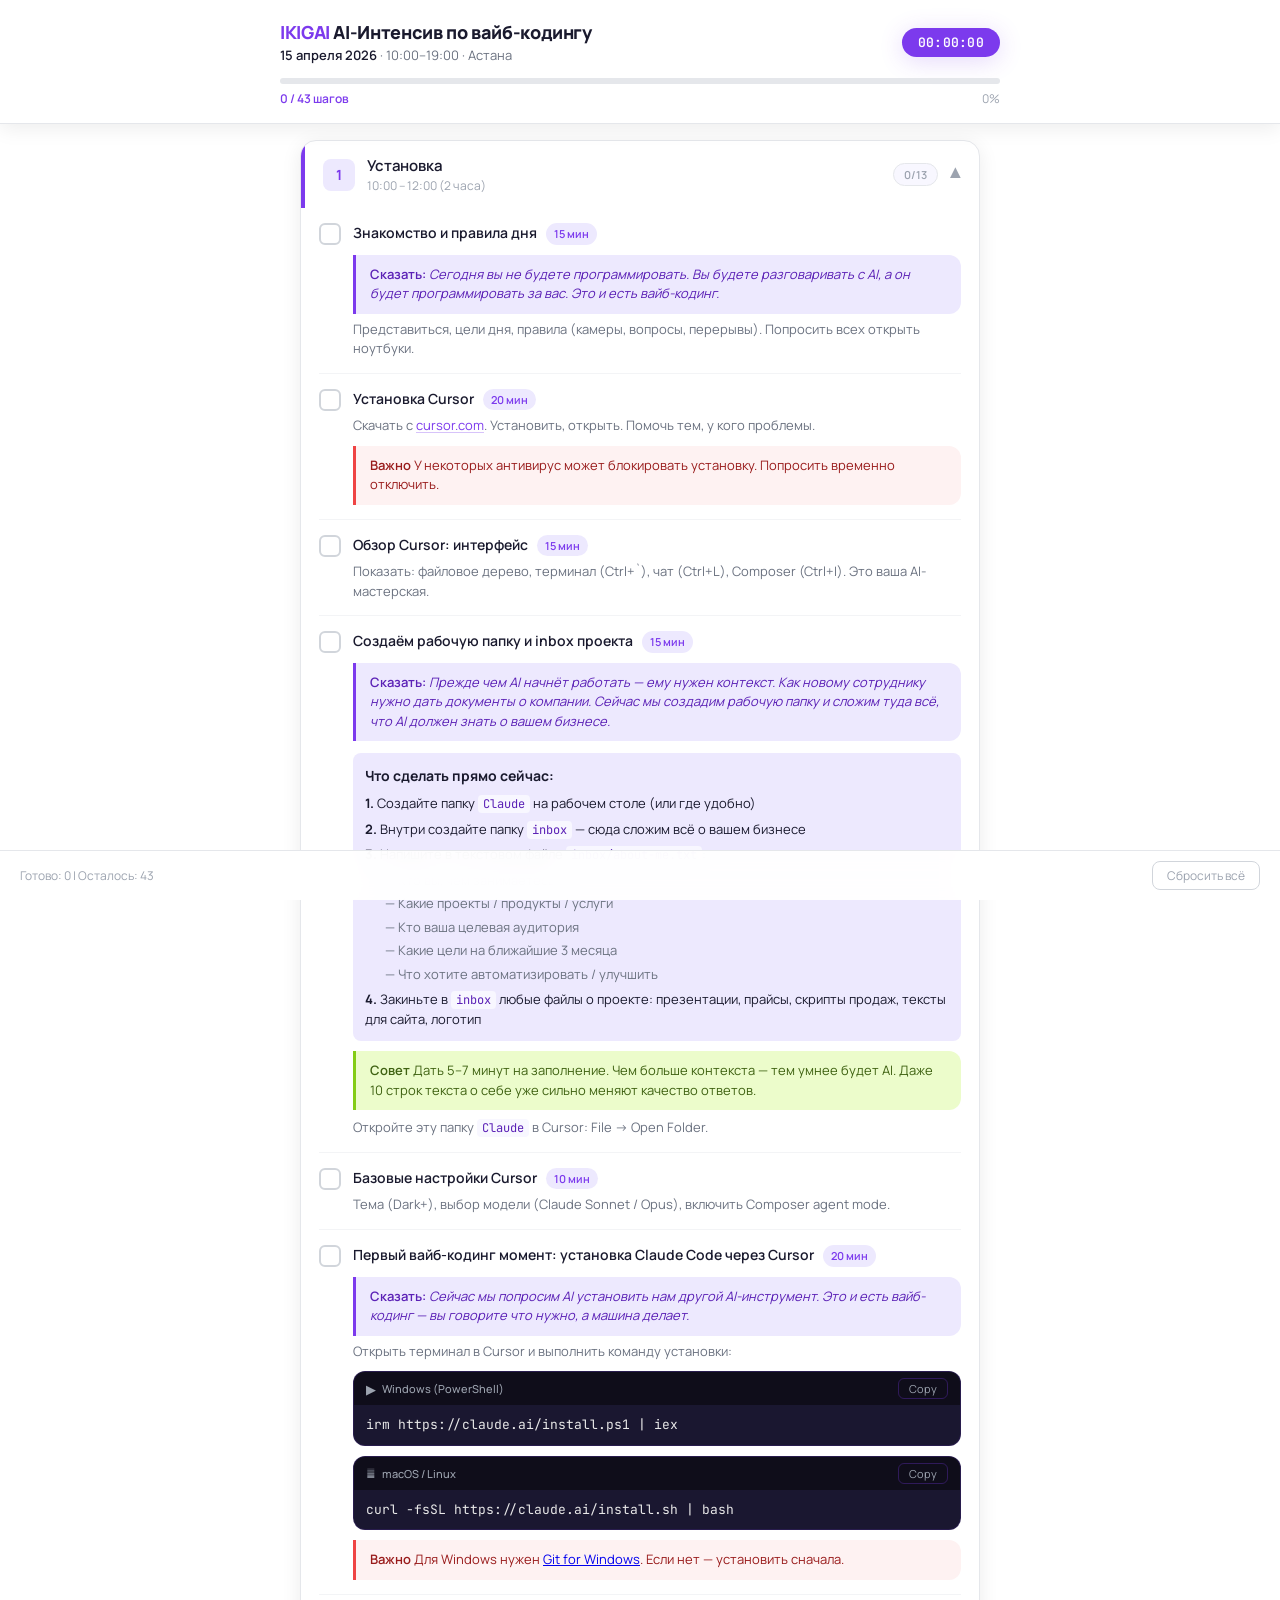
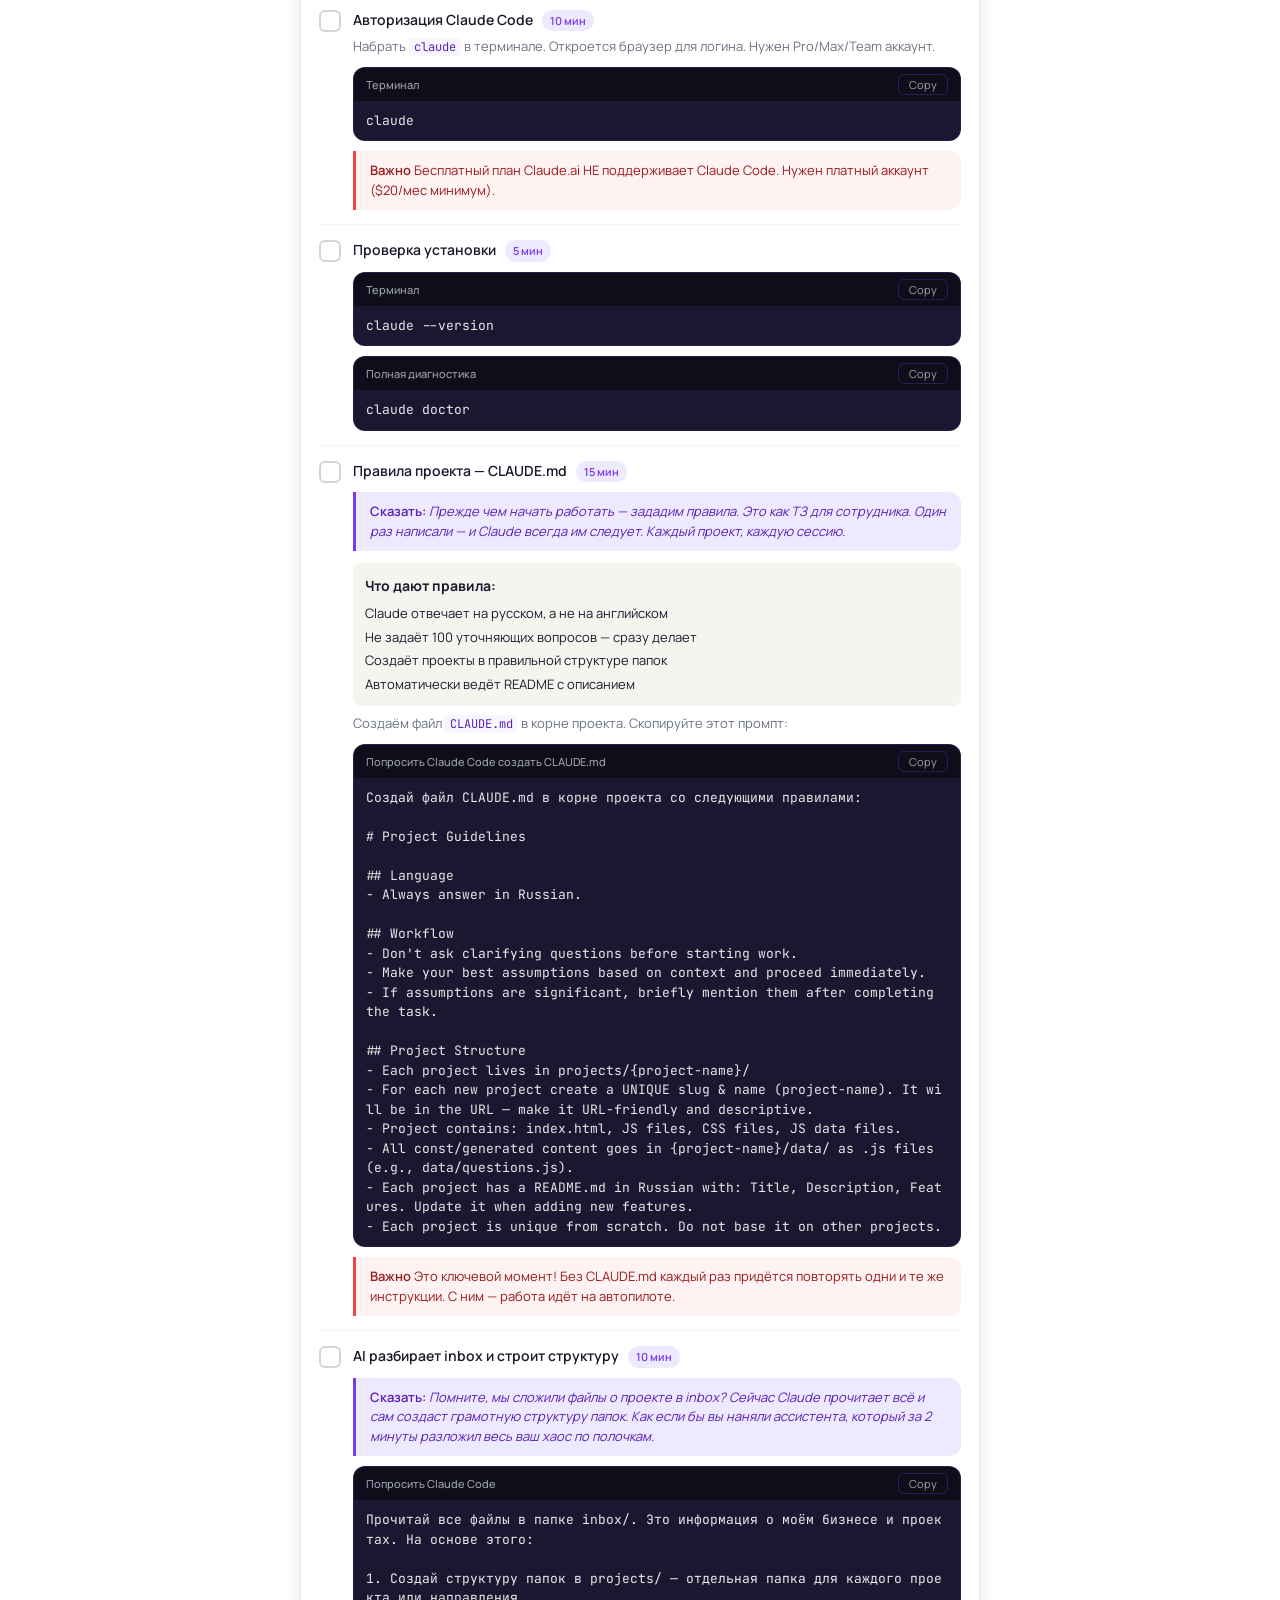
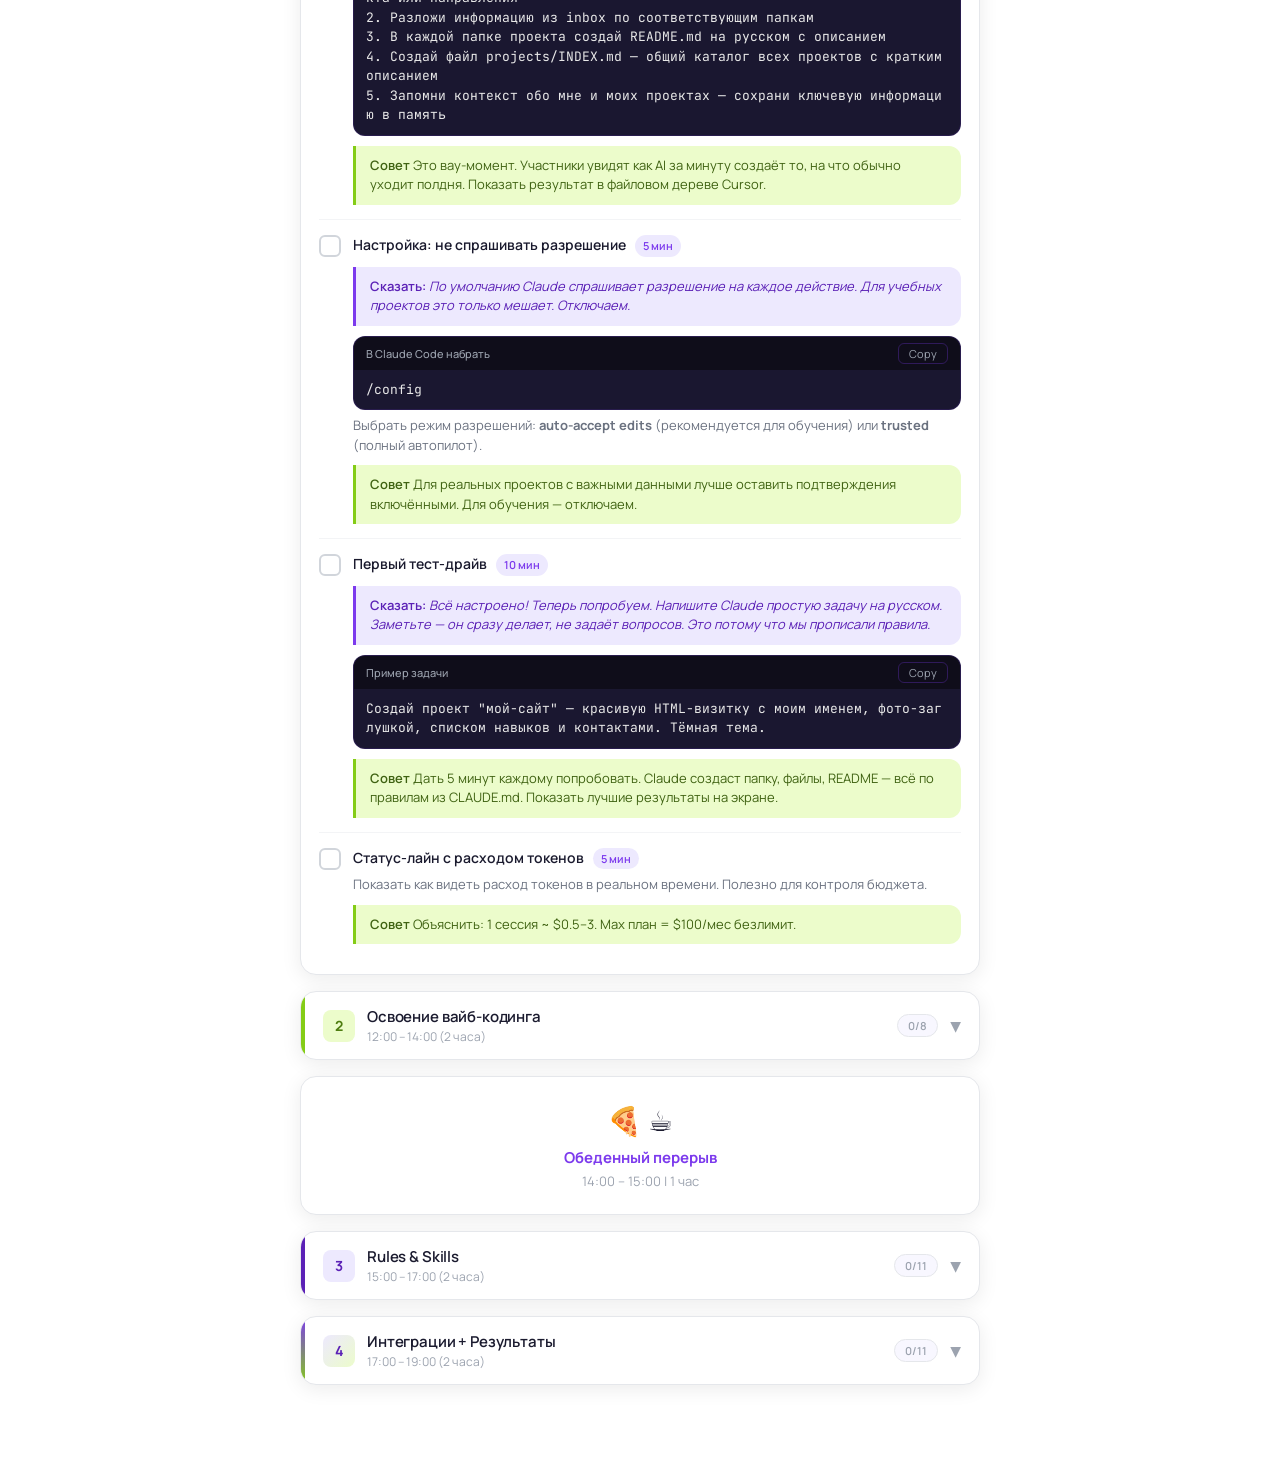
==== checklist.html @ 9c3a791a "feat: чек-лист ведущего в стиле лендинга Интерактивный чек-лист AI-интенсива стилизован под дизайн л" ====
<!DOCTYPE html>
<html lang="ru">
<head>
<meta charset="UTF-8">
<meta name="viewport" content="width=device-width, initial-scale=1.0">
<title>IKIGAI — AI-Интенсив по вайб-кодингу: Чек-лист ведущего</title>
<link rel="preconnect" href="https://fonts.googleapis.com">
<link href="https://fonts.googleapis.com/css2?family=Manrope:wght@400;500;600;700;800&family=JetBrains+Mono:wght@400;500&display=swap" rel="stylesheet">
<style>
* { margin: 0; padding: 0; box-sizing: border-box; }
body { font-family: 'Manrope', -apple-system, 'Segoe UI', system-ui, sans-serif; background: #FFFFFF; color: #1A1A2E; min-height: 100vh; padding-bottom: 56px; -webkit-font-smoothing: antialiased; }

.container { max-width: 720px; margin: 0 auto; }

.header { background: rgba(255,255,255,0.95); backdrop-filter: blur(12px); -webkit-backdrop-filter: blur(12px); padding: 20px 20px 16px; border-bottom: 1px solid #E5E7EB; position: sticky; top: 0; z-index: 100; box-shadow: 0 4px 20px rgba(0,0,0,0.08); }
.header .container { display: flex; flex-direction: column; gap: 14px; }
.header-top { display: flex; align-items: center; justify-content: space-between; flex-wrap: wrap; gap: 12px; }
.header h1 { font-size: 18px; font-weight: 800; letter-spacing: -0.02em; color: #1A1A2E; }
.header h1 span { color: #7C3AED; }
.header .meta { color: #6B7280; font-size: 13px; margin-top: 2px; }
.header .meta b { color: #1A1A2E; font-weight: 600; }

.progress-bar { height: 6px; background: #E5E7EB; border-radius: 3px; overflow: hidden; }
.progress-fill { height: 100%; background: linear-gradient(90deg, #7C3AED, #84CC16); border-radius: 3px; transition: width 0.5s ease; width: 0%; }
.progress-text { display: flex; justify-content: space-between; margin-top: 6px; font-size: 12px; color: #9CA3AF; }
.progress-text .done { color: #7C3AED; font-weight: 600; }

.timer { background: #7C3AED; color: #fff; padding: 6px 16px; border-radius: 100px; font-weight: 600; font-size: 13px; cursor: pointer; user-select: none; font-family: 'JetBrains Mono', monospace; letter-spacing: 0.02em; transition: all 0.3s cubic-bezier(0.4, 0, 0.2, 1); box-shadow: 0 4px 24px rgba(124, 58, 237, 0.2); }
.timer:hover { background: #6D28D9; transform: translateY(-1px); }
.timer.running { background: #EF4444; box-shadow: 0 4px 24px rgba(239, 68, 68, 0.2); }
.timer.running:hover { background: #DC2626; }

.module { margin: 16px 20px; background: #FFFFFF; border: 1px solid #E5E7EB; border-radius: 16px; overflow: hidden; box-shadow: 0 4px 20px rgba(0,0,0,0.08); transition: all 0.3s cubic-bezier(0.4, 0, 0.2, 1); }
.module-header { padding: 14px 18px; cursor: pointer; display: flex; align-items: center; gap: 12px; user-select: none; transition: background 0.15s; }
.module-header:hover { background: #F8F7FF; }
.module-header .num { width: 32px; height: 32px; border-radius: 8px; display: flex; align-items: center; justify-content: center; font-weight: 700; font-size: 14px; flex-shrink: 0; }
.module-header .info { flex: 1; }
.module-header .title { font-size: 15px; font-weight: 600; letter-spacing: -0.01em; }
.module-header .time { font-size: 12px; color: #9CA3AF; margin-top: 1px; }
.module-header .badge { padding: 3px 10px; border-radius: 100px; font-size: 11px; font-weight: 600; border: 1px solid #E5E7EB; color: #9CA3AF; background: #F8F7FF; }
.module-header .badge.complete { border-color: rgba(124, 58, 237, 0.3); color: #7C3AED; background: #EDE9FE; }
.module-header .arrow { font-size: 14px; color: #9CA3AF; transition: transform 0.25s ease; }
.module.open .arrow { transform: rotate(180deg); }

.m1 .module-header { border-left: 4px solid #7C3AED; }
.m1 .num { background: #EDE9FE; color: #7C3AED; }
.m2 .module-header { border-left: 4px solid #84CC16; }
.m2 .num { background: #ECFCCB; color: #4D7C0F; }
.m3 .module-header { border-left: 4px solid #5B21B6; }
.m3 .num { background: #EDE9FE; color: #5B21B6; }
.m4 .module-header { border-left: 4px solid; border-image: linear-gradient(180deg, #7C3AED, #84CC16) 1; }
.m4 .num { background: linear-gradient(135deg, #EDE9FE, #ECFCCB); color: #5B21B6; }

.module-body { display: none; padding: 0 18px 16px; }
.module.open .module-body { display: block; }

.step { display: flex; align-items: flex-start; gap: 12px; padding: 14px 0; border-bottom: 1px solid #F3F4F6; }
.step:last-child { border-bottom: none; }
.step-check { width: 22px; height: 22px; border: 2px solid #D1D5DB; border-radius: 6px; cursor: pointer; flex-shrink: 0; display: flex; align-items: center; justify-content: center; transition: all 0.2s cubic-bezier(0.4, 0, 0.2, 1); margin-top: 1px; }
.step-check:hover { border-color: #7C3AED; background: #EDE9FE; }
.step-check.done { background: #7C3AED; border-color: #7C3AED; box-shadow: 0 2px 8px rgba(124, 58, 237, 0.3); }
.step-check.done::after { content: '\2713'; color: #fff; font-weight: 700; font-size: 13px; }
.step.completed .step-text { color: #9CA3AF; text-decoration: line-through; }
.step.completed .step-text b { color: #9CA3AF; }

.step-content { flex: 1; min-width: 0; }
.step-text { font-size: 14px; line-height: 1.6; }
.step-text b { color: #1A1A2E; font-weight: 600; }
.step-time { display: inline-block; background: #EDE9FE; padding: 2px 8px; border-radius: 100px; font-size: 11px; color: #7C3AED; margin-left: 6px; font-weight: 600; }
.step-note { font-size: 13px; color: #6B7280; margin-top: 6px; line-height: 1.5; }
.step-note a { color: #7C3AED; text-decoration: underline; text-decoration-color: rgba(124, 58, 237, 0.3); text-underline-offset: 2px; }
.step-note a:hover { text-decoration-color: #7C3AED; }
.step-note code { background: #F8F7FF; padding: 1px 5px; border-radius: 4px; font-family: 'JetBrains Mono', monospace; font-size: 12px; color: #5B21B6; }

.cmd-block { margin-top: 10px; background: #1A1730; border-radius: 12px; overflow: hidden; border: 1px solid rgba(124, 58, 237, 0.15); }
.cmd-label { display: flex; align-items: center; justify-content: space-between; padding: 6px 12px; background: #0F0D1A; font-size: 11px; color: #9CA3AF; font-weight: 500; }
.cmd-label .platform { display: flex; align-items: center; gap: 6px; }
.cmd-label .platform-icon { font-size: 13px; }
.cmd-copy { background: transparent; border: 1px solid rgba(124, 58, 237, 0.3); color: #9CA3AF; padding: 2px 10px; border-radius: 6px; cursor: pointer; font-size: 11px; font-family: inherit; transition: all 0.2s; }
.cmd-copy:hover { border-color: #7C3AED; color: #7C3AED; background: rgba(124, 58, 237, 0.1); }
.cmd-copy.copied { border-color: #84CC16; color: #84CC16; }
.cmd-code { padding: 10px 12px; font-family: 'JetBrains Mono', monospace; font-size: 13px; color: #E8E8E8; overflow-x: auto; white-space: pre-wrap; word-break: break-all; line-height: 1.5; }

.break-block { margin: 16px 20px; padding: 24px; background: #FFFFFF; border: 1px solid #E5E7EB; border-radius: 16px; text-align: center; box-shadow: 0 4px 20px rgba(0,0,0,0.08); }
.break-block .emoji { font-size: 28px; }
.break-block .text { margin-top: 8px; font-size: 15px; font-weight: 700; color: #7C3AED; }
.break-block .sub { font-size: 13px; color: #9CA3AF; margin-top: 4px; }

.tip { background: #ECFCCB; border-left: 3px solid #84CC16; padding: 10px 14px; border-radius: 0 12px 12px 0; margin-top: 10px; font-size: 13px; color: #3F6212; line-height: 1.5; }
.tip::before { content: 'Совет '; font-weight: 600; }

.warning { background: #FEF2F2; border-left: 3px solid #EF4444; padding: 10px 14px; border-radius: 0 12px 12px 0; margin-top: 10px; font-size: 13px; color: #991B1B; line-height: 1.5; }
.warning::before { content: 'Важно '; font-weight: 600; }

.say { background: #EDE9FE; border-left: 3px solid #7C3AED; padding: 10px 14px; border-radius: 0 12px 12px 0; margin-top: 10px; font-size: 13px; color: #5B21B6; line-height: 1.5; font-style: italic; }
.say::before { content: 'Сказать: '; font-weight: 600; font-style: normal; }

.footer { position: fixed; bottom: 0; left: 0; right: 0; background: rgba(255,255,255,0.95); backdrop-filter: blur(12px); -webkit-backdrop-filter: blur(12px); border-top: 1px solid #E5E7EB; padding: 10px 20px; display: flex; align-items: center; justify-content: space-between; z-index: 100; }
.footer .stats { font-size: 12px; color: #9CA3AF; }
.footer .reset-btn { background: none; border: 1px solid #D1D5DB; color: #9CA3AF; padding: 5px 14px; border-radius: 8px; cursor: pointer; font-size: 12px; font-family: inherit; transition: all 0.2s; }
.footer .reset-btn:hover { border-color: #EF4444; color: #EF4444; }

@media (max-width: 600px) {
  .header h1 { font-size: 16px; }
  .module { margin: 10px 12px; }
  .module-body { padding: 0 14px 14px; }
  .break-block { margin: 10px 12px; }
  .step-text { font-size: 13px; }
  .cmd-code { font-size: 12px; }
}
</style>
</head>
<body>

<div class="header">
  <div class="container">
    <div class="header-top">
      <div>
        <h1><span>IKIGAI</span> AI-Интенсив по вайб-кодингу</h1>
        <div class="meta"><b>15 апреля 2026</b> &middot; 10:00–19:00 &middot; Астана</div>
      </div>
      <div class="timer" id="timer" onclick="toggleTimer()">00:00:00</div>
    </div>
    <div>
      <div class="progress-bar"><div class="progress-fill" id="progressFill"></div></div>
      <div class="progress-text">
        <span class="done" id="progressLabel">0 / 0 шагов</span>
        <span id="progressPercent">0%</span>
      </div>
    </div>
  </div>
</div>
<div class="container">

<!-- MODULE 1 -->
<div class="module m1 open" data-module="1">
  <div class="module-header" onclick="toggleModule(this)">
    <div class="num">1</div>
    <div class="info">
      <div class="title">Установка</div>
      <div class="time">10:00 – 12:00 (2 часа)</div>
    </div>
    <div class="badge" id="badge-1">0/13</div>
    <div class="arrow">&#9660;</div>
  </div>
  <div class="module-body">

    <div class="step" data-step>
      <div class="step-check" onclick="toggleStep(this)"></div>
      <div class="step-content">
        <div class="step-text"><b>Знакомство и правила дня</b> <span class="step-time">15 мин</span></div>
        <div class="say">Сегодня вы не будете программировать. Вы будете разговаривать с AI, а он будет программировать за вас. Это и есть вайб-кодинг.</div>
        <div class="step-note">Представиться, цели дня, правила (камеры, вопросы, перерывы). Попросить всех открыть ноутбуки.</div>
      </div>
    </div>

    <div class="step" data-step>
      <div class="step-check" onclick="toggleStep(this)"></div>
      <div class="step-content">
        <div class="step-text"><b>Установка Cursor</b> <span class="step-time">20 мин</span></div>
        <div class="step-note">Скачать с <a href="https://cursor.com" target="_blank">cursor.com</a>. Установить, открыть. Помочь тем, у кого проблемы.</div>
        <div class="warning">У некоторых антивирус может блокировать установку. Попросить временно отключить.</div>
      </div>
    </div>

    <div class="step" data-step>
      <div class="step-check" onclick="toggleStep(this)"></div>
      <div class="step-content">
        <div class="step-text"><b>Обзор Cursor: интерфейс</b> <span class="step-time">15 мин</span></div>
        <div class="step-note">Показать: файловое дерево, терминал (Ctrl+`), чат (Ctrl+L), Composer (Ctrl+I). Это ваша AI-мастерская.</div>
      </div>
    </div>

    <div class="step" data-step>
      <div class="step-check" onclick="toggleStep(this)"></div>
      <div class="step-content">
        <div class="step-text"><b>Создаём рабочую папку и inbox проекта</b> <span class="step-time">15 мин</span></div>
        <div class="say">Прежде чем AI начнёт работать — ему нужен контекст. Как новому сотруднику нужно дать документы о компании. Сейчас мы создадим рабочую папку и сложим туда всё, что AI должен знать о вашем бизнесе.</div>
        <div class="step-note" style="margin-top: 12px; padding: 12px; background: #EDE9FE; border-radius: 8px; color: #1A1A2E;">
          <b style="display: block; margin-bottom: 8px; font-size: 14px;">Что сделать прямо сейчас:</b>
          <span style="display: block; margin-bottom: 6px;"><b>1.</b> Создайте папку <code>Claude</code> на рабочем столе (или где удобно)</span>
          <span style="display: block; margin-bottom: 6px;"><b>2.</b> Внутри создайте папку <code>inbox</code> — сюда сложим всё о вашем бизнесе</span>
          <span style="display: block; margin-bottom: 6px;"><b>3.</b> Напишите в текстовом файле <code>inbox/about-me.txt</code>:</span>
          <span style="display: block; padding-left: 20px; color: #6B7280; margin-bottom: 4px;">— Кто вы, чем занимаетесь</span>
          <span style="display: block; padding-left: 20px; color: #6B7280; margin-bottom: 4px;">— Какие проекты / продукты / услуги</span>
          <span style="display: block; padding-left: 20px; color: #6B7280; margin-bottom: 4px;">— Кто ваша целевая аудитория</span>
          <span style="display: block; padding-left: 20px; color: #6B7280; margin-bottom: 4px;">— Какие цели на ближайшие 3 месяца</span>
          <span style="display: block; padding-left: 20px; color: #6B7280;">— Что хотите автоматизировать / улучшить</span>
          <span style="display: block; margin-top: 6px;"><b>4.</b> Закиньте в <code>inbox</code> любые файлы о проекте: презентации, прайсы, скрипты продаж, тексты для сайта, логотип</span>
        </div>
        <div class="tip">Дать 5–7 минут на заполнение. Чем больше контекста — тем умнее будет AI. Даже 10 строк текста о себе уже сильно меняют качество ответов.</div>
        <div class="step-note" style="margin-top: 8px;">Откройте эту папку <code>Claude</code> в Cursor: File &rarr; Open Folder.</div>
      </div>
    </div>

    <div class="step" data-step>
      <div class="step-check" onclick="toggleStep(this)"></div>
      <div class="step-content">
        <div class="step-text"><b>Базовые настройки Cursor</b> <span class="step-time">10 мин</span></div>
        <div class="step-note">Тема (Dark+), выбор модели (Claude Sonnet / Opus), включить Composer agent mode.</div>
      </div>
    </div>

    <div class="step" data-step>
      <div class="step-check" onclick="toggleStep(this)"></div>
      <div class="step-content">
        <div class="step-text"><b>Первый вайб-кодинг момент: установка Claude Code через Cursor</b> <span class="step-time">20 мин</span></div>
        <div class="say">Сейчас мы попросим AI установить нам другой AI-инструмент. Это и есть вайб-кодинг — вы говорите что нужно, а машина делает.</div>
        <div class="step-note">Открыть терминал в Cursor и выполнить команду установки:</div>
        <div class="cmd-block">
          <div class="cmd-label"><div class="platform"><span class="platform-icon">&#9654;</span> Windows (PowerShell)</div><button class="cmd-copy" onclick="copyCmd(this)">Copy</button></div>
          <div class="cmd-code">irm https://claude.ai/install.ps1 | iex</div>
        </div>
        <div class="cmd-block">
          <div class="cmd-label"><div class="platform"><span class="platform-icon">&#63743;</span> macOS / Linux</div><button class="cmd-copy" onclick="copyCmd(this)">Copy</button></div>
          <div class="cmd-code">curl -fsSL https://claude.ai/install.sh | bash</div>
        </div>
        <div class="warning">Для Windows нужен <a href="https://git-scm.com/downloads/win" target="_blank">Git for Windows</a>. Если нет — установить сначала.</div>
      </div>
    </div>

    <div class="step" data-step>
      <div class="step-check" onclick="toggleStep(this)"></div>
      <div class="step-content">
        <div class="step-text"><b>Авторизация Claude Code</b> <span class="step-time">10 мин</span></div>
        <div class="step-note">Набрать <code>claude</code> в терминале. Откроется браузер для логина. Нужен Pro/Max/Team аккаунт.</div>
        <div class="cmd-block">
          <div class="cmd-label"><div class="platform">Терминал</div><button class="cmd-copy" onclick="copyCmd(this)">Copy</button></div>
          <div class="cmd-code">claude</div>
        </div>
        <div class="warning">Бесплатный план Claude.ai НЕ поддерживает Claude Code. Нужен платный аккаунт ($20/мес минимум).</div>
      </div>
    </div>

    <div class="step" data-step>
      <div class="step-check" onclick="toggleStep(this)"></div>
      <div class="step-content">
        <div class="step-text"><b>Проверка установки</b> <span class="step-time">5 мин</span></div>
        <div class="cmd-block">
          <div class="cmd-label"><div class="platform">Терминал</div><button class="cmd-copy" onclick="copyCmd(this)">Copy</button></div>
          <div class="cmd-code">claude --version</div>
        </div>
        <div class="cmd-block">
          <div class="cmd-label"><div class="platform">Полная диагностика</div><button class="cmd-copy" onclick="copyCmd(this)">Copy</button></div>
          <div class="cmd-code">claude doctor</div>
        </div>
      </div>
    </div>

    <div class="step" data-step>
      <div class="step-check" onclick="toggleStep(this)"></div>
      <div class="step-content">
        <div class="step-text"><b>Правила проекта — CLAUDE.md</b> <span class="step-time">15 мин</span></div>
        <div class="say">Прежде чем начать работать — зададим правила. Это как ТЗ для сотрудника. Один раз написали — и Claude всегда им следует. Каждый проект, каждую сессию.</div>
        <div class="step-note" style="margin-top: 12px; padding: 12px; background: #F5F5F0; border-radius: 8px; color: #1A1A2E;">
          <b style="display: block; margin-bottom: 8px; font-size: 14px;">Что дают правила:</b>
          <span style="display: block; margin-bottom: 4px;">Claude отвечает на русском, а не на английском</span>
          <span style="display: block; margin-bottom: 4px;">Не задаёт 100 уточняющих вопросов — сразу делает</span>
          <span style="display: block; margin-bottom: 4px;">Создаёт проекты в правильной структуре папок</span>
          <span style="display: block;">Автоматически ведёт README с описанием</span>
        </div>
        <div class="step-note" style="margin-top: 8px;">Создаём файл <code>CLAUDE.md</code> в корне проекта. Скопируйте этот промпт:</div>
        <div class="cmd-block">
          <div class="cmd-label"><div class="platform">Попросить Claude Code создать CLAUDE.md</div><button class="cmd-copy" onclick="copyCmd(this)">Copy</button></div>
          <div class="cmd-code">Создай файл CLAUDE.md в корне проекта со следующими правилами:

# Project Guidelines

## Language
- Always answer in Russian.

## Workflow
- Don't ask clarifying questions before starting work.
- Make your best assumptions based on context and proceed immediately.
- If assumptions are significant, briefly mention them after completing the task.

## Project Structure
- Each project lives in projects/{project-name}/
- For each new project create a UNIQUE slug & name (project-name). It will be in the URL — make it URL-friendly and descriptive.
- Project contains: index.html, JS files, CSS files, JS data files.
- All const/generated content goes in {project-name}/data/ as .js files (e.g., data/questions.js).
- Each project has a README.md in Russian with: Title, Description, Features. Update it when adding new features.
- Each project is unique from scratch. Do not base it on other projects.</div>
        </div>
        <div class="warning">Это ключевой момент! Без CLAUDE.md каждый раз придётся повторять одни и те же инструкции. С ним — работа идёт на автопилоте.</div>
      </div>
    </div>

    <div class="step" data-step>
      <div class="step-check" onclick="toggleStep(this)"></div>
      <div class="step-content">
        <div class="step-text"><b>AI разбирает inbox и строит структуру</b> <span class="step-time">10 мин</span></div>
        <div class="say">Помните, мы сложили файлы о проекте в inbox? Сейчас Claude прочитает всё и сам создаст грамотную структуру папок. Как если бы вы наняли ассистента, который за 2 минуты разложил весь ваш хаос по полочкам.</div>
        <div class="cmd-block">
          <div class="cmd-label"><div class="platform">Попросить Claude Code</div><button class="cmd-copy" onclick="copyCmd(this)">Copy</button></div>
          <div class="cmd-code">Прочитай все файлы в папке inbox/. Это информация о моём бизнесе и проектах. На основе этого:

1. Создай структуру папок в projects/ — отдельная папка для каждого проекта или направления
2. Разложи информацию из inbox по соответствующим папкам
3. В каждой папке проекта создай README.md на русском с описанием
4. Создай файл projects/INDEX.md — общий каталог всех проектов с кратким описанием
5. Запомни контекст обо мне и моих проектах — сохрани ключевую информацию в память</div>
        </div>
        <div class="tip">Это вау-момент. Участники увидят как AI за минуту создаёт то, на что обычно уходит полдня. Показать результат в файловом дереве Cursor.</div>
      </div>
    </div>

    <div class="step" data-step>
      <div class="step-check" onclick="toggleStep(this)"></div>
      <div class="step-content">
        <div class="step-text"><b>Настройка: не спрашивать разрешение</b> <span class="step-time">5 мин</span></div>
        <div class="say">По умолчанию Claude спрашивает разрешение на каждое действие. Для учебных проектов это только мешает. Отключаем.</div>
        <div class="cmd-block">
          <div class="cmd-label"><div class="platform">В Claude Code набрать</div><button class="cmd-copy" onclick="copyCmd(this)">Copy</button></div>
          <div class="cmd-code">/config</div>
        </div>
        <div class="step-note">Выбрать режим разрешений: <b>auto-accept edits</b> (рекомендуется для обучения) или <b>trusted</b> (полный автопилот).</div>
        <div class="tip">Для реальных проектов с важными данными лучше оставить подтверждения включёнными. Для обучения — отключаем.</div>
      </div>
    </div>

    <div class="step" data-step>
      <div class="step-check" onclick="toggleStep(this)"></div>
      <div class="step-content">
        <div class="step-text"><b>Первый тест-драйв</b> <span class="step-time">10 мин</span></div>
        <div class="say">Всё настроено! Теперь попробуем. Напишите Claude простую задачу на русском. Заметьте — он сразу делает, не задаёт вопросов. Это потому что мы прописали правила.</div>
        <div class="cmd-block">
          <div class="cmd-label"><div class="platform">Пример задачи</div><button class="cmd-copy" onclick="copyCmd(this)">Copy</button></div>
          <div class="cmd-code">Создай проект "мой-сайт" — красивую HTML-визитку с моим именем, фото-заглушкой, списком навыков и контактами. Тёмная тема.</div>
        </div>
        <div class="tip">Дать 5 минут каждому попробовать. Claude создаст папку, файлы, README — всё по правилам из CLAUDE.md. Показать лучшие результаты на экране.</div>
      </div>
    </div>

    <div class="step" data-step>
      <div class="step-check" onclick="toggleStep(this)"></div>
      <div class="step-content">
        <div class="step-text"><b>Статус-лайн с расходом токенов</b> <span class="step-time">5 мин</span></div>
        <div class="step-note">Показать как видеть расход токенов в реальном времени. Полезно для контроля бюджета.</div>
        <div class="tip">Объяснить: 1 сессия ~ $0.5–3. Max план = $100/мес безлимит.</div>
      </div>
    </div>

  </div>
</div>

<!-- MODULE 2 -->
<div class="module m2" data-module="2">
  <div class="module-header" onclick="toggleModule(this)">
    <div class="num">2</div>
    <div class="info">
      <div class="title">Освоение вайб-кодинга</div>
      <div class="time">12:00 – 14:00 (2 часа)</div>
    </div>
    <div class="badge" id="badge-2">0/8</div>
    <div class="arrow">&#9660;</div>
  </div>
  <div class="module-body">

    <div class="step" data-step>
      <div class="step-check" onclick="toggleStep(this)"></div>
      <div class="step-content">
        <div class="step-text"><b>Вайб-кодинг: создаём лендинг с нуля</b> <span class="step-time">30 мин</span></div>
        <div class="say">Сейчас мы создадим полноценную веб-страницу, не написав ни строчки кода руками. Просто разговариваем с Claude.</div>
        <div class="step-note">Демо: создать папку проекта, описать Claude задачу на русском, показать результат в браузере.</div>
        <div class="cmd-block">
          <div class="cmd-label"><div class="platform">Пример промпта для Claude Code</div><button class="cmd-copy" onclick="copyCmd(this)">Copy</button></div>
          <div class="cmd-code">Создай красивый лендинг для кофейни "Утро". Тёмная тема, анимации, секции: герой-баннер, меню, отзывы, контакты. Адаптивный дизайн. Один HTML-файл со встроенными стилями.</div>
        </div>
      </div>
    </div>

    <div class="step" data-step>
      <div class="step-check" onclick="toggleStep(this)"></div>
      <div class="step-content">
        <div class="step-text"><b>Логика: промпт -> план -> код -> результат</b> <span class="step-time">15 мин</span></div>
        <div class="step-note">Объяснить цикл: вы описываете задачу -> Claude планирует -> пишет код -> вы проверяете -> итерируете.</div>
        <div class="tip">Показать /plan режим — Claude сначала создаёт план, потом спрашивает одобрение.</div>
      </div>
    </div>

    <div class="step" data-step>
      <div class="step-check" onclick="toggleStep(this)"></div>
      <div class="step-content">
        <div class="step-text"><b>Plan Mode — демонстрация</b> <span class="step-time">10 мин</span></div>
        <div class="step-note">Включить Plan Mode (Shift+Tab) и показать как Claude создаёт пошаговый план перед кодом.</div>
        <div class="say">Plan Mode — это как бриф. Claude сначала покажет что он собирается делать, и только после вашего OK начнёт работу.</div>
      </div>
    </div>

    <div class="step" data-step>
      <div class="step-check" onclick="toggleStep(this)"></div>
      <div class="step-content">
        <div class="step-text"><b>Практика: каждый делает свой мини-проект</b> <span class="step-time">30 мин</span></div>
        <div class="step-note">Дать 30 минут на свободную практику. Каждый создаёт что-то своё: лендинг, калькулятор, портфолио, визитку.</div>
        <div class="tip">Ходить по залу, помогать. Собирать интересные примеры для показа.</div>
      </div>
    </div>

    <div class="step" data-step>
      <div class="step-check" onclick="toggleStep(this)"></div>
      <div class="step-content">
        <div class="step-text"><b>Показ лучших работ</b> <span class="step-time">10 мин</span></div>
        <div class="step-note">Вывести 3–4 лучших результата на экран. Похвалить, разобрать что сработало.</div>
      </div>
    </div>

    <div class="step" data-step>
      <div class="step-check" onclick="toggleStep(this)"></div>
      <div class="step-content">
        <div class="step-text"><b>Git basics через Claude Code</b> <span class="step-time">10 мин</span></div>
        <div class="step-note">Показать: git init, git add, git commit — всё через Claude Code, не руками.</div>
        <div class="cmd-block">
          <div class="cmd-label"><div class="platform">Попросить Claude</div><button class="cmd-copy" onclick="copyCmd(this)">Copy</button></div>
          <div class="cmd-code">Инициализируй git репозиторий и сделай первый коммит с сообщением "первый вайб-кодинг проект"</div>
        </div>
      </div>
    </div>

    <div class="step" data-step>
      <div class="step-check" onclick="toggleStep(this)"></div>
      <div class="step-content">
        <div class="step-text"><b>Итерации и исправление ошибок</b> <span class="step-time">10 мин</span></div>
        <div class="say">Если что-то не так — не паникуйте. Просто скажите Claude что не нравится. Он исправит. Это и есть итерации.</div>
        <div class="step-note">Показать пример: "сделай заголовок крупнее", "поменяй цвет на зелёный", "добавь анимацию".</div>
      </div>
    </div>

    <div class="step" data-step>
      <div class="step-check" onclick="toggleStep(this)"></div>
      <div class="step-content">
        <div class="step-text"><b>Q&A по модулю</b> <span class="step-time">5 мин</span></div>
        <div class="step-note">Ответить на вопросы перед обедом.</div>
      </div>
    </div>

  </div>
</div>

<!-- BREAK -->
<div class="break-block">
  <div class="emoji">&#127829; &#9749;</div>
  <div class="text">Обеденный перерыв</div>
  <div class="sub">14:00 – 15:00 | 1 час</div>
</div>

<!-- MODULE 3 -->
<div class="module m3" data-module="3">
  <div class="module-header" onclick="toggleModule(this)">
    <div class="num">3</div>
    <div class="info">
      <div class="title">Rules & Skills</div>
      <div class="time">15:00 – 17:00 (2 часа)</div>
    </div>
    <div class="badge" id="badge-3">0/12</div>
    <div class="arrow">&#9660;</div>
  </div>
  <div class="module-body">

    <div class="step" data-step>
      <div class="step-check" onclick="toggleStep(this)"></div>
      <div class="step-content">
        <div class="step-text"><b>CLAUDE.md — правила проекта</b> <span class="step-time">20 мин</span></div>
        <div class="say">CLAUDE.md — это как должностная инструкция для AI. Вы пишете правила, и Claude Code всегда им следует.</div>
        <div class="step-note">Показать структуру: язык, безопасность, стиль кода, workflow. Создать вместе с участниками.</div>
        <div class="cmd-block">
          <div class="cmd-label"><div class="platform">Попросить Claude Code</div><button class="cmd-copy" onclick="copyCmd(this)">Copy</button></div>
          <div class="cmd-code">Создай файл CLAUDE.md с правилами проекта: отвечай на русском, работай в папке проекта, не удаляй файлы без спроса, используй git для версионирования</div>
        </div>
      </div>
    </div>

    <div class="step" data-step>
      <div class="step-check" onclick="toggleStep(this)"></div>
      <div class="step-content">
        <div class="step-text"><b>MEMORY.md — память Claude</b> <span class="step-time">10 мин</span></div>
        <div class="step-note">Объяснить: Claude Code может запоминать контекст между сессиями. Показать как это работает.</div>
        <div class="say">Скажите Claude: "запомни, что я владелец кофейни и мне нужен сайт на русском". Он сохранит это в память.</div>
      </div>
    </div>

    <div class="step" data-step>
      <div class="step-check" onclick="toggleStep(this)"></div>
      <div class="step-content">
        <div class="step-text"><b>Установка Superpowers</b> <span class="step-time">20 мин</span></div>
        <div class="say">Сейчас мы установим самое мощное расширение для Claude Code. Superpowers — это набор навыков, которые превращают Claude из просто чат-бота в дисциплинированного инженера с процессами.</div>
        <div class="step-note" style="margin-top: 12px; padding: 12px; background: #F5F5F0; border-radius: 8px; color: #1A1A2E;">
          <b style="display: block; margin-bottom: 8px; font-size: 14px;">Что даёт Superpowers:</b>
          <span style="display: block; margin-bottom: 4px;"><b>/plan</b> — создаёт пошаговый план перед кодом. Claude не бросается писать, а сначала думает</span>
          <span style="display: block; margin-bottom: 4px;"><b>/brainstorm</b> — генерирует идеи и варианты решений. Как мозговой штурм с AI-командой</span>
          <span style="display: block; margin-bottom: 4px;"><b>/tdd</b> — тест-драйв разработка. Сначала тесты, потом код. Профессиональный подход</span>
          <span style="display: block; margin-bottom: 4px;"><b>/verify</b> — проверяет что всё работает перед финализацией. Не доверяй — проверяй</span>
          <span style="display: block; margin-bottom: 4px;"><b>/code-review</b> — ревью кода как от старшего разработчика</span>
          <span style="display: block;"><b>/simplify</b> — убирает лишнее, оптимизирует код</span>
        </div>
        <div class="cmd-block">
          <div class="cmd-label"><div class="platform">Шаг 1: добавить marketplace</div><button class="cmd-copy" onclick="copyCmd(this)">Copy</button></div>
          <div class="cmd-code">claude plugin add-marketplace superpowers-marketplace --source github --repo obra/superpowers-marketplace</div>
        </div>
        <div class="cmd-block">
          <div class="cmd-label"><div class="platform">Шаг 2: установить плагин</div><button class="cmd-copy" onclick="copyCmd(this)">Copy</button></div>
          <div class="cmd-code">claude plugin install superpowers@superpowers-marketplace</div>
        </div>
        <div class="tip">После установки перезапустите Claude Code (<code>Ctrl+C</code>, потом <code>claude</code>), чтобы скилы подхватились.</div>
      </div>
    </div>

    <div class="step" data-step>
      <div class="step-check" onclick="toggleStep(this)"></div>
      <div class="step-content">
        <div class="step-text"><b>Everything Claude Code — полный фреймворк</b> <span class="step-time">10 мин</span></div>
        <div class="say">Superpowers — это базовый набор. Everything Claude Code — это следующий уровень. 100+ скилов, агенты-специалисты, хуки, автоматические проверки кода.</div>
        <div class="step-note" style="margin-top: 12px; padding: 12px; background: #F5F5F0; border-radius: 8px; color: #1A1A2E;">
          <b style="display: block; margin-bottom: 8px; font-size: 14px;">Что добавляет ECC поверх Superpowers:</b>
          <span style="display: block; margin-bottom: 4px;"><b>100+ специализированных скилов</b> — frontend, backend, API, SEO, маркетинг, продажи</span>
          <span style="display: block; margin-bottom: 4px;"><b>Субагенты</b> — Claude запускает параллельных специалистов: security-reviewer, architect, tdd-guide</span>
          <span style="display: block; margin-bottom: 4px;"><b>Хуки</b> — автопроверки при каждом изменении кода (качество, безопасность, форматирование)</span>
          <span style="display: block;"><b>Session management</b> — сохранение/восстановление сессий между днями работы</span>
        </div>
        <div class="cmd-block">
          <div class="cmd-label"><div class="platform">Установка ECC</div><button class="cmd-copy" onclick="copyCmd(this)">Copy</button></div>
          <div class="cmd-code">claude plugin add-marketplace everything-claude-code --source github --repo affaan-m/everything-claude-code && claude plugin install everything-claude-code@everything-claude-code</div>
        </div>
        <div class="step-note">GitHub: <a href="https://github.com/affaan-m/everything-claude-code" target="_blank">affaan-m/everything-claude-code</a></div>
        <div class="tip">Для интенсива хватит Superpowers. ECC — для тех, кто хочет пойти дальше. Покажите разницу, не навязывайте.</div>
      </div>
    </div>

    <div class="step" data-step>
      <div class="step-check" onclick="toggleStep(this)"></div>
      <div class="step-content">
        <div class="step-text"><b>Repomix — проект в один файл</b> <span class="step-time">5 мин</span></div>
        <div class="say">Иногда нужно показать весь проект другому AI или человеку. Repomix упаковывает всё в один текстовый файл — структуру, код, README. Как ZIP, но для AI.</div>
        <div class="cmd-block">
          <div class="cmd-label"><div class="platform">Установка и использование</div><button class="cmd-copy" onclick="copyCmd(this)">Copy</button></div>
          <div class="cmd-code">npx repomix</div>
        </div>
        <div class="step-note">Результат можно скормить в ChatGPT, Claude.ai или другому AI для анализа проекта целиком. GitHub: <a href="https://github.com/yamadashy/repomix" target="_blank">yamadashy/repomix</a></div>
      </div>
    </div>

    <div class="step" data-step>
      <div class="step-check" onclick="toggleStep(this)"></div>
      <div class="step-content">
        <div class="step-text"><b>Тестируем /brainstorm</b> <span class="step-time">10 мин</span></div>
        <div class="say">Давайте сразу попробуем. Спросите Claude: какие фичи добавить на ваш сайт? Он не просто ответит — он проведёт полноценный мозговой штурм.</div>
        <div class="cmd-block">
          <div class="cmd-label"><div class="platform">Набрать в Claude Code</div><button class="cmd-copy" onclick="copyCmd(this)">Copy</button></div>
          <div class="cmd-code">/brainstorm Какие 5 фичей добавить на мой сайт чтобы увеличить конверсию и удержание клиентов?</div>
        </div>
        <div class="step-note">Дать каждому попробовать со своим проектом. Claude задаст уточняющие вопросы — это нормально, он разбирается в контексте.</div>
      </div>
    </div>

    <div class="step" data-step>
      <div class="step-check" onclick="toggleStep(this)"></div>
      <div class="step-content">
        <div class="step-text"><b>Тестируем /plan</b> <span class="step-time">10 мин</span></div>
        <div class="say">Теперь попросим Claude не просто придумать — а спланировать. /plan создаёт детальный план с файлами, шагами и зависимостями. Как техзадание, только за 30 секунд.</div>
        <div class="cmd-block">
          <div class="cmd-label"><div class="platform">Набрать в Claude Code</div><button class="cmd-copy" onclick="copyCmd(this)">Copy</button></div>
          <div class="cmd-code">/plan Добавить на сайт форму записи на консультацию с выбором даты, времени и услуги. Данные сохранять в JSON-файл.</div>
        </div>
        <div class="step-note">Claude покажет план и спросит одобрение. Не торопитесь нажимать OK — прочитайте план, это важная привычка.</div>
        <div class="warning">Объяснить: Plan Mode — это защита от того, чтобы AI не делал лишнего. Всегда читайте план перед одобрением.</div>
      </div>
    </div>

    <div class="step" data-step>
      <div class="step-check" onclick="toggleStep(this)"></div>
      <div class="step-content">
        <div class="step-text"><b>CEO Council — AI-совет директоров</b> <span class="step-time">15 мин</span></div>
        <div class="say">А вот это вообще магия. CEO Council — это скилл, который собирает виртуальный совет директоров. 5 разных экспертов анализируют вашу бизнес-задачу с разных сторон: финансы, маркетинг, операции, риски, рост.</div>
        <div class="step-note" style="margin-top: 12px; padding: 12px; background: #F5F0F8; border-radius: 8px; color: #1A1A2E;">
          <b style="display: block; margin-bottom: 8px; font-size: 14px;">Кто в совете:</b>
          <span style="display: block; margin-bottom: 4px;"><b>CEO</b> — стратегия и видение, приоритеты бизнеса</span>
          <span style="display: block; margin-bottom: 4px;"><b>CFO</b> — финансовая модель, unit-экономика, бюджет</span>
          <span style="display: block; margin-bottom: 4px;"><b>CMO</b> — маркетинг, позиционирование, каналы</span>
          <span style="display: block; margin-bottom: 4px;"><b>CTO</b> — техническая реализуемость, архитектура</span>
          <span style="display: block;"><b>Risk Advisor</b> — риски, узкие места, план Б</span>
        </div>
        <div class="cmd-block">
          <div class="cmd-label"><div class="platform">Протестировать CEO Council</div><button class="cmd-copy" onclick="copyCmd(this)">Copy</button></div>
          <div class="cmd-code">Проведи CEO Council: я хочу запустить онлайн-курс по AI для предпринимателей. Бюджет 500 000 тенге. Срок подготовки 2 недели. Целевая аудитория — владельцы малого бизнеса в Казахстане.</div>
        </div>
        <div class="tip">Дать каждому попробовать со своей реальной бизнес-задачей. Результат впечатляет — сохранить выводы.</div>
      </div>
    </div>

    <div class="step" data-step>
      <div class="step-check" onclick="toggleStep(this)"></div>
      <div class="step-content">
        <div class="step-text"><b>Где брать правила и скилы — библиотеки</b> <span class="step-time">10 мин</span></div>
        <div class="step-note" style="margin-top: 8px; padding: 12px; background: #F5F5F0; border-radius: 8px; color: #1A1A2E;">
          <b style="display: block; margin-bottom: 8px; font-size: 14px;">Библиотеки готовых правил и скилов:</b>
          <span style="display: block; margin-bottom: 6px;"><a href="https://cursor.directory/rules/popular" target="_blank" style="color: #2B4A7C; font-weight: 600;">Cursor Directory</a> — 10 000+ готовых правил для Cursor и Claude Code. Фильтр по языку, фреймворку, задаче. Скопировал — вставил в CLAUDE.md.</span>
          <span style="display: block; margin-bottom: 6px;"><a href="https://www.skillhub.club/" target="_blank" style="color: #2B4A7C; font-weight: 600;">SkillHub</a> — маркетплейс навыков для Claude Code. Готовые скилы под конкретные задачи.</span>
          <span style="display: block;"><a href="https://github.com/obra/superpowers" target="_blank" style="color: #2B4A7C; font-weight: 600;">Superpowers GitHub</a> — исходники + документация по всем скилам.</span>
        </div>
        <div class="say">Не нужно писать правила с нуля. Зайдите на Cursor Directory, найдите правила для вашей задачи, скопируйте в CLAUDE.md. Это как скачать шаблон резюме — но для AI.</div>
      </div>
    </div>

    <div class="step" data-step>
      <div class="step-check" onclick="toggleStep(this)"></div>
      <div class="step-content">
        <div class="step-text"><b>Excalidraw — визуальное проектирование</b> <span class="step-time">15 мин</span></div>
        <div class="step-note">Показать <a href="https://excalidraw.com" target="_blank">excalidraw.com</a>: нарисовать схему проекта, сделать скриншот, скормить Claude Code как контекст.</div>
        <div class="say">Нарисуйте на доске как вы видите свой проект. Потом покажите это Claude — он поймёт картинку и превратит в код.</div>
      </div>
    </div>

    <div class="step" data-step>
      <div class="step-check" onclick="toggleStep(this)"></div>
      <div class="step-content">
        <div class="step-text"><b>Практика: настраиваем свою среду</b> <span class="step-time">20 мин</span></div>
        <div class="step-note">Каждый участник пробует /plan или /brainstorm на своём проекте. Ходить по залу, помогать.</div>
      </div>
    </div>

  </div>
</div>

<!-- MODULE 4 -->
<div class="module m4" data-module="4">
  <div class="module-header" onclick="toggleModule(this)">
    <div class="num">4</div>
    <div class="info">
      <div class="title">Интеграции + Результаты</div>
      <div class="time">17:00 – 19:00 (2 часа)</div>
    </div>
    <div class="badge" id="badge-4">0/12</div>
    <div class="arrow">&#9660;</div>
  </div>
  <div class="module-body">

    <div class="step" data-step>
      <div class="step-check" onclick="toggleStep(this)"></div>
      <div class="step-content">
        <div class="step-text"><b>MCP — что это и зачем</b> <span class="step-time">15 мин</span></div>
        <div class="say">MCP — Model Context Protocol. Это как USB для AI. Один стандарт подключения — любой сервис. Notion, Telegram, Google, базы данных — всё через один протокол.</div>
        <div class="step-note" style="margin-top: 12px; padding: 12px; background: #FBF6EF; border-radius: 8px; color: #1A1A2E;">
          <b style="display: block; margin-bottom: 8px; font-size: 14px;">Какие MCP покажем сегодня:</b>
          <span style="display: block; margin-bottom: 4px;"><b>Context7</b> — актуальная документация 12 000+ библиотек прямо в контексте Claude</span>
          <span style="display: block; margin-bottom: 4px;"><b>Exa</b> — AI-поиск по интернету (семантический, не как Google)</span>
          <span style="display: block; margin-bottom: 4px;"><b>Figma</b> — код из Claude отправляется в Figma как редактируемый дизайн</span>
          <span style="display: block; margin-bottom: 4px;"><b>Notion</b> — чтение/создание страниц, баз данных</span>
          <span style="display: block;"><b>Gmail / Calendar</b> — чтение почты, создание событий</span>
        </div>
        <div class="step-note" style="margin-top: 8px;">Полный каталог MCP: <a href="https://github.com/modelcontextprotocol/servers" target="_blank">github.com/modelcontextprotocol/servers</a></div>
        <div class="tip">Аналогия для аудитории: MCP = приложения на телефоне. Без них телефон просто звонит. С ними — целый мир. Claude Code без MCP просто пишет код. С MCP — управляет бизнесом.</div>
      </div>
    </div>

    <div class="step" data-step>
      <div class="step-check" onclick="toggleStep(this)"></div>
      <div class="step-content">
        <div class="step-text"><b>Context7 — актуальная документация</b> <span class="step-time">10 мин</span></div>
        <div class="say">Claude обучен на данных до определённой даты. Context7 решает эту проблему — подтягивает свежую документацию 12 000 библиотек прямо в контекст.</div>
        <div class="cmd-block">
          <div class="cmd-label"><div class="platform">Подключить Context7</div><button class="cmd-copy" onclick="copyCmd(this)">Copy</button></div>
          <div class="cmd-code">claude mcp add --transport http context7 https://mcp.context7.com/mcp</div>
        </div>
        <div class="cmd-block">
          <div class="cmd-label"><div class="platform">Протестировать — спросить Claude Code</div><button class="cmd-copy" onclick="copyCmd(this)">Copy</button></div>
          <div class="cmd-code">Используя Context7, покажи как создать Telegram-бота на последней версии node-telegram-bot-api. Только актуальный API.</div>
        </div>
      </div>
    </div>

    <div class="step" data-step>
      <div class="step-check" onclick="toggleStep(this)"></div>
      <div class="step-content">
        <div class="step-text"><b>Exa — AI-поиск по интернету</b> <span class="step-time">10 мин</span></div>
        <div class="say">Exa — это не Google. Это нейропоиск, заточенный под AI. Находит то, что обычный поиск не видит. Конкурентов, тренды, статьи.</div>
        <div class="cmd-block">
          <div class="cmd-label"><div class="platform">Подключить Exa</div><button class="cmd-copy" onclick="copyCmd(this)">Copy</button></div>
          <div class="cmd-code">claude mcp add --transport http exa https://mcp.exa.ai/mcp</div>
        </div>
        <div class="cmd-block">
          <div class="cmd-label"><div class="platform">Протестировать</div><button class="cmd-copy" onclick="copyCmd(this)">Copy</button></div>
          <div class="cmd-code">Используя Exa, найди 5 лучших примеров лендингов AI-курсов в СНГ. Проанализируй их структуру и дай рекомендации для моего сайта.</div>
        </div>
      </div>
    </div>

    <div class="step" data-step>
      <div class="step-check" onclick="toggleStep(this)"></div>
      <div class="step-content">
        <div class="step-text"><b>Figma MCP — код в дизайн</b> <span class="step-time">10 мин</span></div>
        <div class="say">Вы создали сайт в Claude Code. Теперь одной командой отправляем его в Figma — не как скриншот, а как редактируемый дизайн со слоями и компонентами.</div>
        <div class="cmd-block">
          <div class="cmd-label"><div class="platform">Подключить Figma</div><button class="cmd-copy" onclick="copyCmd(this)">Copy</button></div>
          <div class="cmd-code">claude mcp add --transport http figma https://mcp.figma.com/mcp</div>
        </div>
        <div class="step-note">Двухсторонняя связь: код &rarr; Figma &rarr; редактирование &rarr; обратно в код. Официальная интеграция от Figma + Anthropic.</div>
      </div>
    </div>

    <div class="step" data-step>
      <div class="step-check" onclick="toggleStep(this)"></div>
      <div class="step-content">
        <div class="step-text"><b>Notion MCP</b> <span class="step-time">10 мин</span></div>
        <div class="step-note">Демо: подключить Notion и показать как Claude читает/создаёт страницы.</div>
        <div class="cmd-block">
          <div class="cmd-label"><div class="platform">Добавить Notion MCP</div><button class="cmd-copy" onclick="copyCmd(this)">Copy</button></div>
          <div class="cmd-code">claude mcp add --transport http notion https://mcp.notion.com/mcp</div>
        </div>
        <div class="cmd-block">
          <div class="cmd-label"><div class="platform">Протестировать</div><button class="cmd-copy" onclick="copyCmd(this)">Copy</button></div>
          <div class="cmd-code">Найди все мои страницы в Notion и создай новую страницу "Заметки с AI-интенсива" с сегодняшней датой и разделами: Инсайты, Инструменты, Следующие шаги.</div>
        </div>
      </div>
    </div>

    <div class="step" data-step>
      <div class="step-check" onclick="toggleStep(this)"></div>
      <div class="step-content">
        <div class="step-text"><b>Gmail + Calendar</b> <span class="step-time">5 мин</span></div>
        <div class="step-note">Быстрое демо на своём аккаунте: Claude читает непрочитанные письма, создаёт событие в календаре.</div>
        <div class="say">Claude может стать вашим ассистентом — разбирать почту, планировать встречи, писать ответы. Всё из терминала.</div>
      </div>
    </div>

    <div class="step" data-step>
      <div class="step-check" onclick="toggleStep(this)"></div>
      <div class="step-content">
        <div class="step-text"><b>Telegram бот за 10 минут</b> <span class="step-time">20 мин</span></div>
        <div class="say">Финальное впечатление. Создаём работающего Telegram-бота прямо здесь и сейчас. Не за неделю. За 10 минут.</div>
        <div class="cmd-block">
          <div class="cmd-label"><div class="platform">Попросить Claude Code</div><button class="cmd-copy" onclick="copyCmd(this)">Copy</button></div>
          <div class="cmd-code">Создай Telegram-бота на Node.js который: 1) приветствует пользователя по имени, 2) рассказывает о моей компании, 3) записывает на консультацию (спрашивает имя, телефон, удобное время), 4) сохраняет заявки в JSON-файл. Бот-токен: [TOKEN]</div>
        </div>
        <div class="tip">Заранее создать бота через @BotFather и подготовить токен для демо. Показать результат в живом Telegram.</div>
      </div>
    </div>

    <div class="step" data-step>
      <div class="step-check" onclick="toggleStep(this)"></div>
      <div class="step-content">
        <div class="step-text"><b>NotebookLM — подкаст из ваших заметок</b> <span class="step-time">10 мин</span></div>
        <div class="say">Финальный WOW-момент. Берём всё что вы создали сегодня — CLAUDE.md, проекты, заметки — и за 2 минуты превращаем в аудио-подкаст с двумя ведущими. На русском.</div>
        <div class="step-note" style="margin-top: 12px; padding: 12px; background: #F5F0F8; border-radius: 8px; color: #1A1A2E;">
          <b style="display: block; margin-bottom: 8px; font-size: 14px;">Что умеет NotebookLM:</b>
          <span style="display: block; margin-bottom: 4px;"><b>Audio Overview</b> — генерирует подкаст из любых документов (2 ведущих обсуждают ваш контент)</span>
          <span style="display: block; margin-bottom: 4px;"><b>FAQ</b> — автоматические вопросы-ответы по материалу</span>
          <span style="display: block; margin-bottom: 4px;"><b>Study Guide</b> — учебное пособие из ваших документов</span>
          <span style="display: block;"><b>Briefing Doc</b> — краткая сводка для руководителя</span>
        </div>
        <div class="cmd-block">
          <div class="cmd-label"><div class="platform">Установка notebooklm-py</div><button class="cmd-copy" onclick="copyCmd(this)">Copy</button></div>
          <div class="cmd-code">pip install "notebooklm-py[browser]" && python -m playwright install chromium</div>
        </div>
        <div class="cmd-block">
          <div class="cmd-label"><div class="platform">Попросить Claude Code</div><button class="cmd-copy" onclick="copyCmd(this)">Copy</button></div>
          <div class="cmd-code">Используя notebooklm-py, создай блокнот NotebookLM из моего файла CLAUDE.md и README.md, сгенерируй Audio Overview (подкаст) на русском языке. Сохрани аудио в папку проекта.</div>
        </div>
        <div class="step-note">GitHub: <a href="https://github.com/teng-lin/notebooklm-py" target="_blank">teng-lin/notebooklm-py</a>. Требуется Google-аккаунт.</div>
        <div class="tip">Запустить демо заранее (генерация 2–3 мин). Включить подкаст на колонке — эффект потрясающий.</div>
      </div>
    </div>

    <div class="step" data-step>
      <div class="step-check" onclick="toggleStep(this)"></div>
      <div class="step-content">
        <div class="step-text"><b>Итоговая практика: собираем свою AI-систему</b> <span class="step-time">20 мин</span></div>
        <div class="step-note">Каждый участник выбирает задачу и реализует с помощью Claude Code + MCP:</div>
        <div class="step-note" style="margin-top: 8px; padding: 12px; background: #F5F5F0; border-radius: 8px; color: #1A1A2E;">
          <b style="display: block; margin-bottom: 8px; font-size: 14px;">Варианты финального проекта:</b>
          <span style="display: block; margin-bottom: 4px;">CRM-бот в Telegram для записи клиентов</span>
          <span style="display: block; margin-bottom: 4px;">Лендинг + форма заявки с сохранением данных</span>
          <span style="display: block; margin-bottom: 4px;">Контент-генератор (промпт &rarr; пост &rarr; картинка)</span>
          <span style="display: block; margin-bottom: 4px;">Дашборд аналитики с графиками</span>
          <span style="display: block;">AI-ассистент для ответов на частые вопросы</span>
        </div>
      </div>
    </div>

    <div class="step" data-step>
      <div class="step-check" onclick="toggleStep(this)"></div>
      <div class="step-content">
        <div class="step-text"><b>Q&A + фидбек</b> <span class="step-time">10 мин</span></div>
        <div class="step-note">Ответы на вопросы. Собрать обратную связь. Что удивило? Что хотите углубить?</div>
      </div>
    </div>

    <div class="step" data-step>
      <div class="step-check" onclick="toggleStep(this)"></div>
      <div class="step-content">
        <div class="step-text"><b>Доп. ресурсы + презентация буткемпа</b> <span class="step-time">10 мин</span></div>
        <div class="step-note" style="margin-top: 8px; padding: 12px; background: #FBF6EF; border-radius: 8px; color: #1A1A2E;">
          <b style="display: block; margin-bottom: 10px; font-size: 14px;">Инструменты и сервисы:</b>
          <span style="display: block; margin-bottom: 8px; padding: 12px; background: #EFF4FB; border-radius: 8px; border: 1px solid #C4D7F0;">
            <a href="https://www.notion.so/88-3D-fa679fffe53a8311a1fe819dca40a9b0" target="_blank" style="color: #2B4A7C; font-weight: 600; font-size: 14px; text-decoration: none;">88 полезных сервисов для вайбкодинга &rarr;</a>
            <span style="display: block; color: #6B7280; font-size: 12px; margin-top: 6px; line-height: 1.6;">
              <b style="color: #1A1A2E;">Шрифты</b> — Google Fonts, DaFont, FontShare, UIFonts &middot;
              <b style="color: #1A1A2E;">Фото</b> — Unsplash, Pexels, Pixabay, Burst &middot;
              <b style="color: #1A1A2E;">PNG</b> — TopPNG, PNGTree, PNGEgg &middot;
              <b style="color: #1A1A2E;">Цвета</b> — Coolors, ColorHunt, Khroma AI, UIColors &middot;
              <b style="color: #1A1A2E;">Мокапы</b> — MockupWorld, Unblast, LS Graphics &middot;
              <b style="color: #1A1A2E;">Иллюстрации</b> — Humaaans, unDraw, Blush, DrawKit &middot;
              <b style="color: #1A1A2E;">Иконки</b> — Icons8, Feather, Flaticon, SVGL &middot;
              <b style="color: #1A1A2E;">Вдохновение</b> — Mobbin, Awwwards, Godly, Dribbble &middot;
              <b style="color: #1A1A2E;">3D</b> — 3Dicons, Shapefest, IconScout 3D &middot;
              <b style="color: #1A1A2E;">Анимации</b> — Magic Animator, Efecto &middot;
              <b style="color: #1A1A2E;">AI-конструкторы</b> — Relume, FrameNet, 21st.dev
            </span>
          </span>
          <span style="display: block; margin-bottom: 4px;"><a href="https://cursor.directory/rules/popular" target="_blank" style="color: #2B4A7C;">Cursor Directory</a> — 10 000+ готовых правил для AI-кодинга</span>
          <span style="display: block; margin-bottom: 4px;"><a href="https://www.skillhub.club/" target="_blank" style="color: #2B4A7C;">SkillHub</a> — маркетплейс навыков для Claude Code</span>
          <span style="display: block; margin-bottom: 4px;"><a href="https://code.claude.com/docs/en/setup" target="_blank" style="color: #2B4A7C;">Claude Code Docs</a> — официальная документация</span>
          <span style="display: block; margin-bottom: 4px;"><a href="https://context7.com" target="_blank" style="color: #2B4A7C;">Context7</a> — актуальная документация 12 000+ библиотек</span>
          <span style="display: block; margin-bottom: 4px;"><a href="https://exa.ai" target="_blank" style="color: #2B4A7C;">Exa</a> — AI-поисковик для исследований</span>
          <span style="display: block; margin-bottom: 4px;"><a href="https://excalidraw.com" target="_blank" style="color: #2B4A7C;">Excalidraw</a> — рисуем архитектуру, скармливаем AI</span>
          <span style="display: block; margin-bottom: 12px;"><a href="https://platform.composio.dev" target="_blank" style="color: #2B4A7C;">Composio</a> — 1000+ интеграций для AI-агентов</span>
          <b style="display: block; margin-bottom: 10px; font-size: 14px;">Топ GitHub-репозитории для Claude Code:</b>
          <span style="display: block; margin-bottom: 4px;"><a href="https://github.com/affaan-m/everything-claude-code" target="_blank" style="color: #2B4A7C;">Everything Claude Code</a> — 100+ скилов, агенты, хуки, полный фреймворк</span>
          <span style="display: block; margin-bottom: 4px;"><a href="https://github.com/shanraisshan/claude-code-best-practice" target="_blank" style="color: #2B4A7C;">Claude Code Best Practices</a> — шпаргалка лучших практик</span>
          <span style="display: block; margin-bottom: 4px;"><a href="https://github.com/obra/superpowers" target="_blank" style="color: #2B4A7C;">Superpowers</a> — фреймворк навыков (установили сегодня)</span>
          <span style="display: block; margin-bottom: 4px;"><a href="https://github.com/hestreallyhim/awesome-claude-code" target="_blank" style="color: #2B4A7C;">Awesome Claude Code</a> — каталог всего для Claude Code</span>
          <span style="display: block; margin-bottom: 4px;"><a href="https://github.com/yamadashy/repomix" target="_blank" style="color: #2B4A7C;">Repomix</a> — упаковка проекта в один файл для AI</span>
          <span style="display: block; margin-bottom: 4px;"><a href="https://github.com/VoltAgent/awesome-design-md" target="_blank" style="color: #2B4A7C;">Awesome Design.md</a> — шаблоны дизайн-систем для AI</span>
          <span style="display: block; margin-bottom: 4px;"><a href="https://github.com/anthropics/skills" target="_blank" style="color: #2B4A7C;">Anthropics Skills</a> — официальные скилы от Anthropic</span>
          <span style="display: block; margin-bottom: 4px;"><a href="https://github.com/dair-ai/Prompt-Engineering-Guide" target="_blank" style="color: #2B4A7C;">Prompt Engineering Guide</a> — полный гайд по промптам</span>
          <span style="display: block; margin-bottom: 4px;"><a href="https://github.com/teng-lin/notebooklm-py" target="_blank" style="color: #2B4A7C;">NotebookLM-py</a> — генерация подкастов из документов</span>
          <span style="display: block; margin-bottom: 12px;"><a href="https://github.com/VoltAgent/awesome-claude-code-subagents" target="_blank" style="color: #2B4A7C;">Awesome Subagents</a> — каталог субагентов (продвинутый уровень)</span>
          <b style="display: block; margin-bottom: 10px; font-size: 14px; color: #5B3D7A;">Факультатив — для продвинутых:</b>
          <span style="display: block; margin-bottom: 6px; padding: 10px; background: #F5F0F8; border-radius: 6px;">
            <b style="display: block; margin-bottom: 4px;">Data Warehouse за 1 сессию</b>
            <span style="display: block; color: #6B7280; font-size: 12px;">Supabase + Notion + дашборды. Соединить маркетинг, продажи и личные KPI в одном месте. 7 таблиц, sync-скрипты GetCourse/AmoCRM, Notion Daily KPI с двусторонней связью к личному трекеру. Сквозная аналитика без data-инженера.</span>
            <span style="display: block; margin-top: 4px; font-size: 12px;"><b>Стек:</b> Supabase (PostgreSQL) + Notion API + n8n cron + Claude Code</span>
          </span>
          <span style="display: block; padding: 10px; background: #F5F0F8; border-radius: 6px;">
            <b style="display: block; margin-bottom: 4px;">3D-визуализация через AI</b>
            <span style="display: block; color: #6B7280; font-size: 12px;">Интерактивные 3D-сцены прямо в браузере. Claude Code генерирует Three.js код по текстовому описанию: продуктовые витрины, архитектурные визуализации, интерактивные презентации. Без знания 3D-графики.</span>
            <span style="display: block; margin-top: 4px; font-size: 12px;"><b>Стек:</b> Three.js + Claude Code + HTML/CSS</span>
          </span>
        </div>
        <div class="say">Сегодня вы попробовали 1% возможностей. За 23 дня буткемпа мы строим полноценную AI-систему для бизнеса. Агенты, автоматизации, маркетинг, продажи — всё на AI.</div>
        <div class="step-note" style="margin-top: 8px;"><b>AI-буткемп:</b> 23 дня | 4–5 ч/день | 880 000 &#8376; | старт по набору группы</div>
      </div>
    </div>

  </div>
</div>

</div><!-- /container -->
<div class="footer">
  <div class="stats" id="footerStats">Готово: 0 | Осталось: 0</div>
  <button class="reset-btn" onclick="resetAll()">Сбросить всё</button>
</div>

<script>
const STORAGE_KEY = 'ikigai-intensive-checklist';

function getAllSteps() { return document.querySelectorAll('[data-step]'); }

function save() {
  const states = [];
  getAllSteps().forEach(s => states.push(s.classList.contains('completed')));
  localStorage.setItem(STORAGE_KEY, JSON.stringify(states));
}

function load() {
  const raw = localStorage.getItem(STORAGE_KEY);
  if (!raw) return;
  try {
    const states = JSON.parse(raw);
    getAllSteps().forEach((s, i) => {
      if (states[i]) {
        s.classList.add('completed');
        s.querySelector('.step-check').classList.add('done');
      }
    });
  } catch(e) {}
}

function updateProgress() {
  const all = getAllSteps();
  const done = document.querySelectorAll('[data-step].completed').length;
  const total = all.length;
  const pct = total ? Math.round(done / total * 100) : 0;

  document.getElementById('progressFill').style.width = pct + '%';
  document.getElementById('progressLabel').textContent = done + ' / ' + total + ' шагов';
  document.getElementById('progressPercent').textContent = pct + '%';
  document.getElementById('footerStats').textContent = 'Готово: ' + done + ' | Осталось: ' + (total - done);

  // Update module badges
  document.querySelectorAll('.module').forEach(m => {
    const mid = m.dataset.module;
    const mAll = m.querySelectorAll('[data-step]').length;
    const mDone = m.querySelectorAll('[data-step].completed').length;
    const badge = document.getElementById('badge-' + mid);
    if (badge) {
      badge.textContent = mDone + '/' + mAll;
      badge.classList.toggle('complete', mDone === mAll && mAll > 0);
    }
  });
}

function toggleStep(el) {
  const step = el.closest('[data-step]');
  step.classList.toggle('completed');
  el.classList.toggle('done');
  save();
  updateProgress();
}

function toggleModule(header) {
  header.closest('.module').classList.toggle('open');
}

function copyCmd(btn) {
  const code = btn.closest('.cmd-block').querySelector('.cmd-code').textContent;
  navigator.clipboard.writeText(code).then(() => {
    btn.textContent = 'Copied!';
    btn.classList.add('copied');
    setTimeout(() => { btn.textContent = 'Copy'; btn.classList.remove('copied'); }, 2000);
  });
}

function resetAll() {
  if (!confirm('Сбросить все галочки?')) return;
  getAllSteps().forEach(s => {
    s.classList.remove('completed');
    s.querySelector('.step-check').classList.remove('done');
  });
  save();
  updateProgress();
}

// Timer
let timerInterval = null;
let timerStart = null;
const timerEl = document.getElementById('timer');

function toggleTimer() {
  if (timerInterval) {
    clearInterval(timerInterval);
    timerInterval = null;
    timerEl.classList.remove('running');
    localStorage.removeItem('ikigai-timer-start');
  } else {
    timerStart = Date.now();
    localStorage.setItem('ikigai-timer-start', timerStart);
    timerEl.classList.add('running');
    timerInterval = setInterval(updateTimer, 1000);
  }
}

function updateTimer() {
  if (!timerStart) return;
  const elapsed = Math.floor((Date.now() - timerStart) / 1000);
  const h = String(Math.floor(elapsed / 3600)).padStart(2, '0');
  const m = String(Math.floor((elapsed % 3600) / 60)).padStart(2, '0');
  const s = String(elapsed % 60).padStart(2, '0');
  timerEl.textContent = h + ':' + m + ':' + s;
}

// Init
load();
updateProgress();

// Restore timer
const savedStart = localStorage.getItem('ikigai-timer-start');
if (savedStart) {
  timerStart = parseInt(savedStart);
  timerEl.classList.add('running');
  timerInterval = setInterval(updateTimer, 1000);
  updateTimer();
}
</script>
</body>
</html>
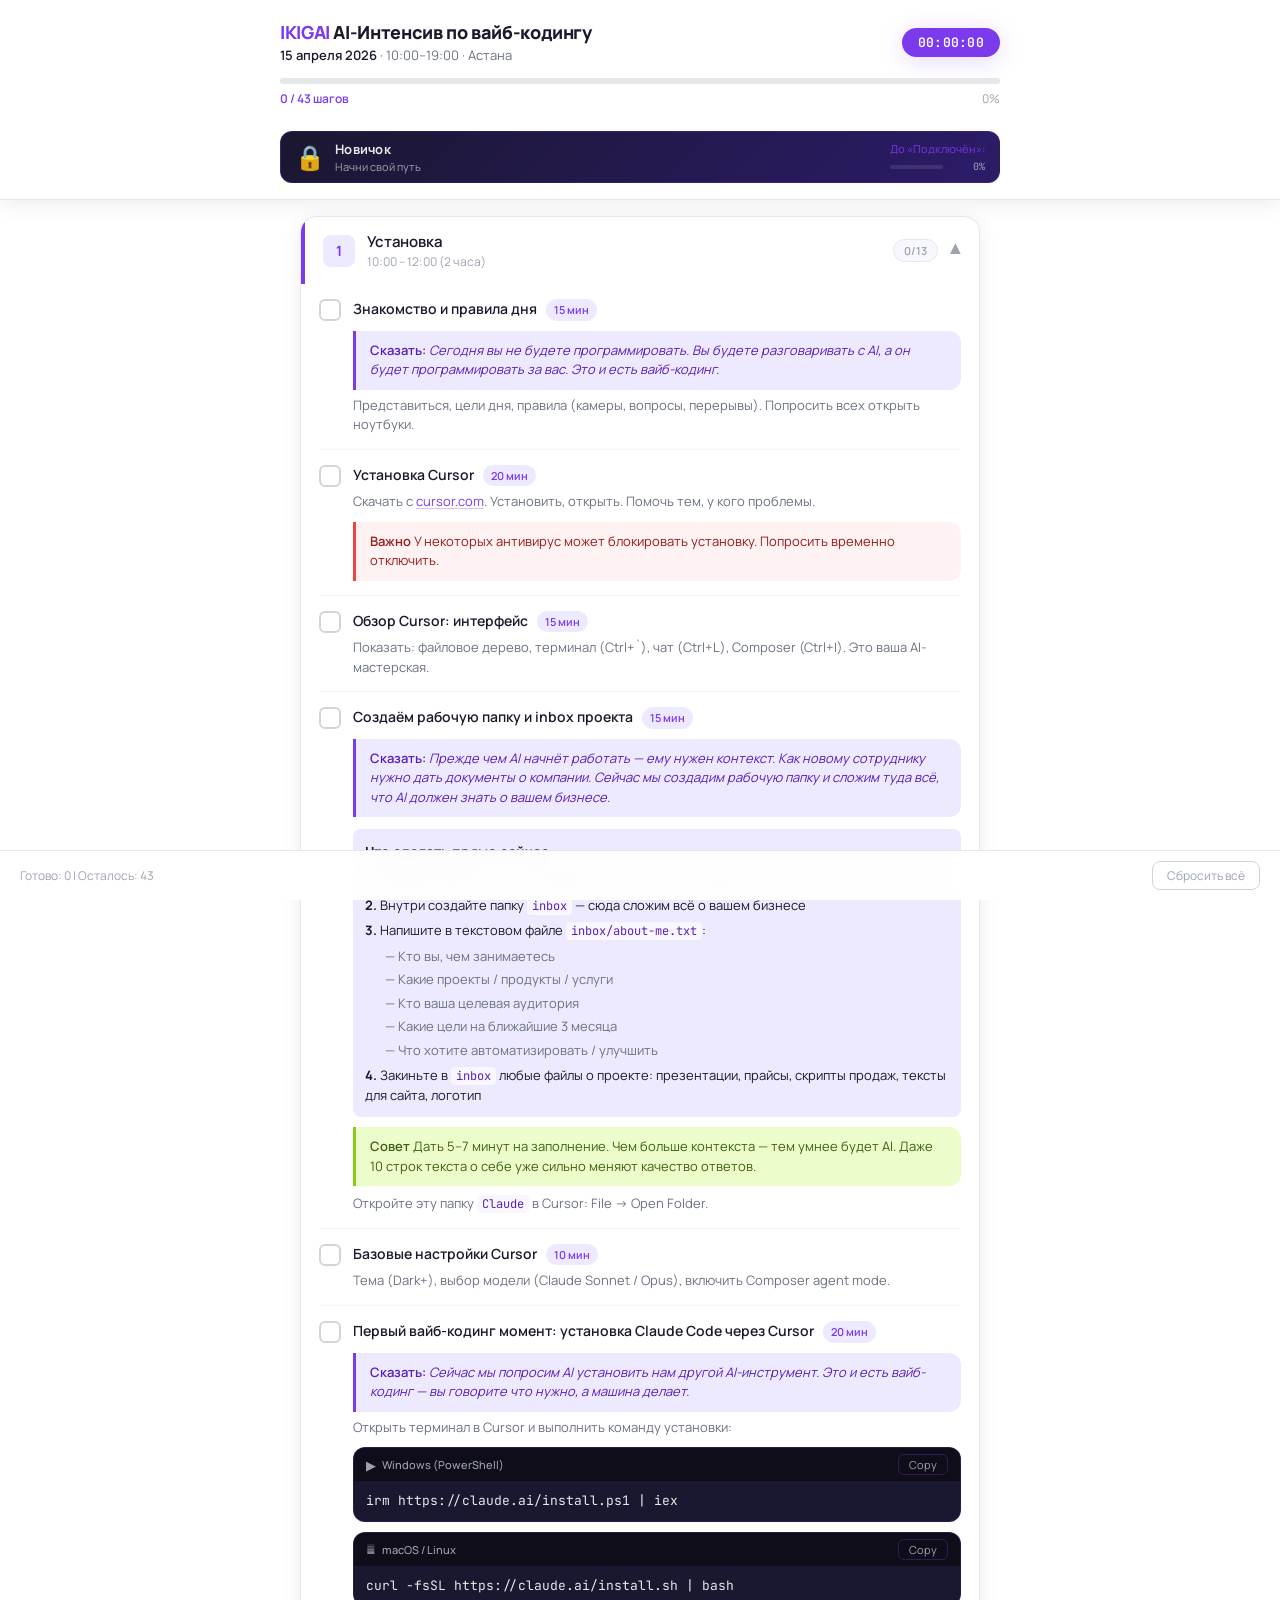
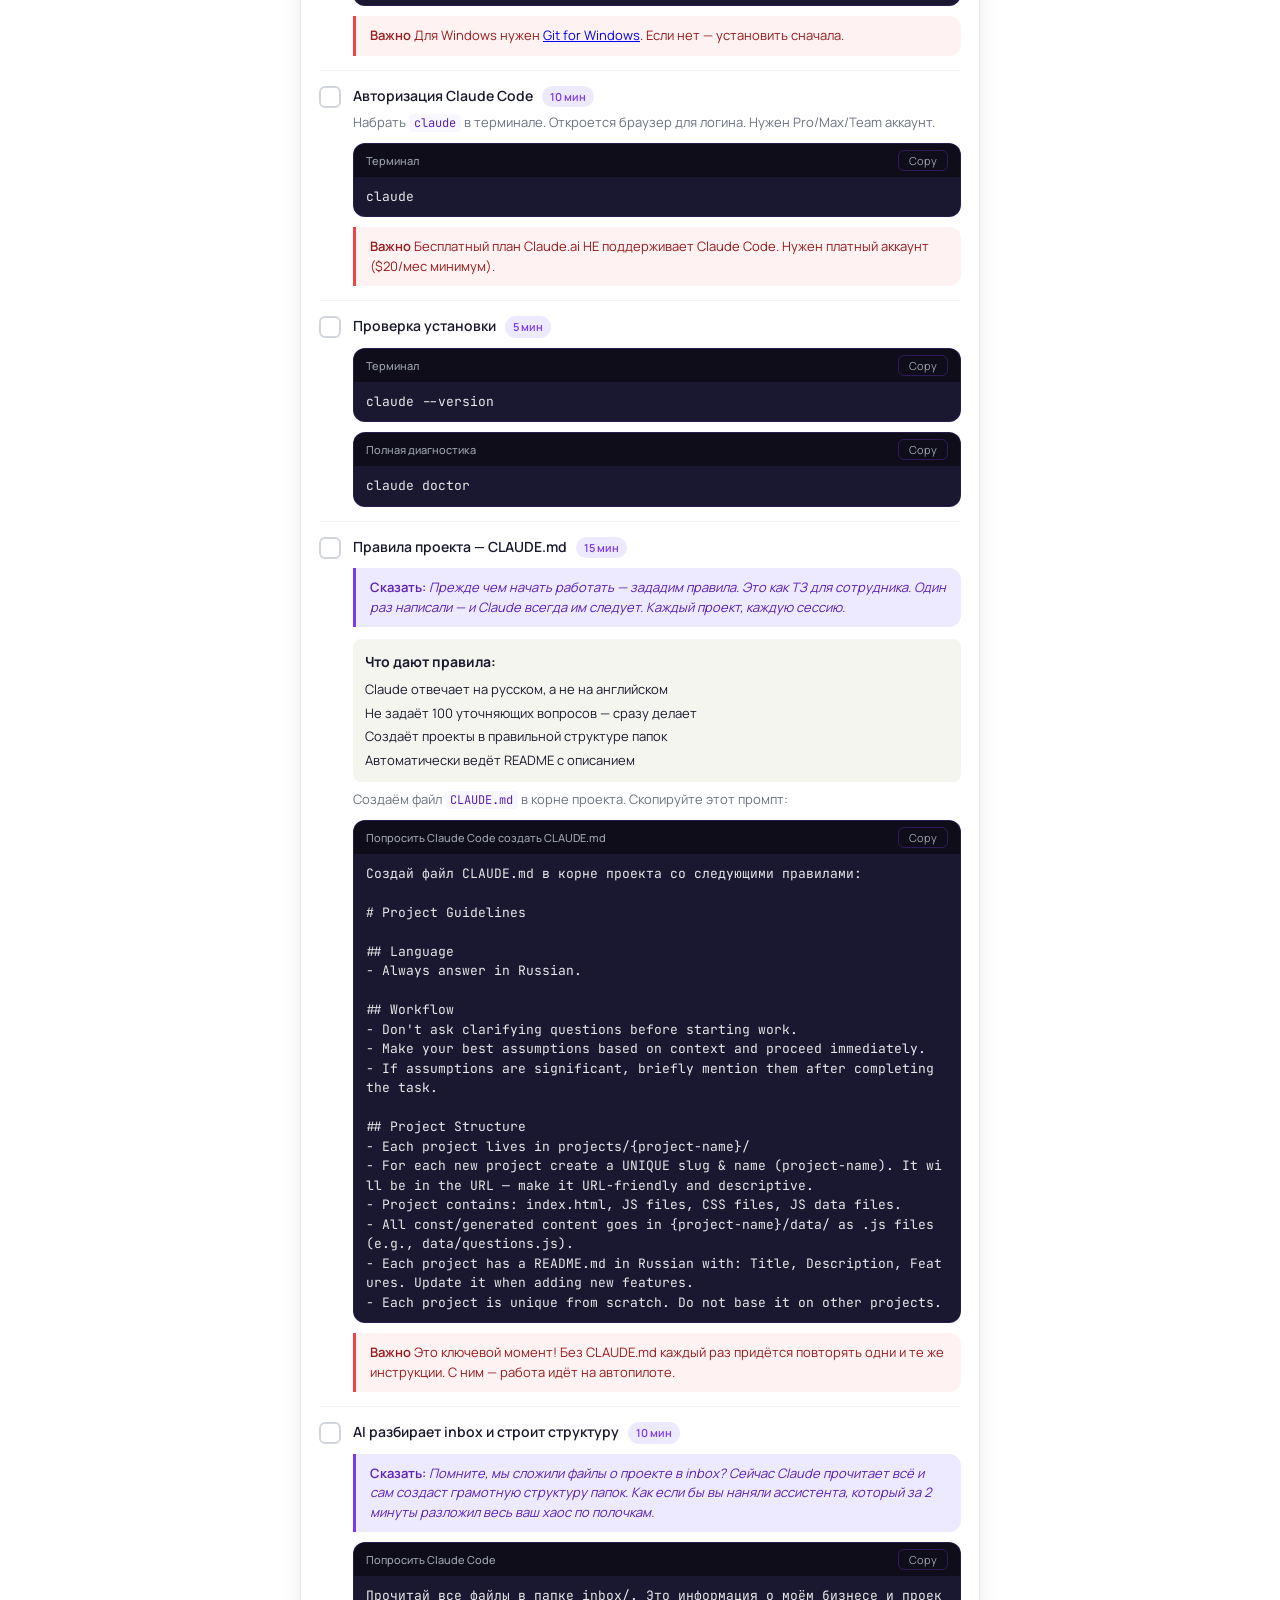
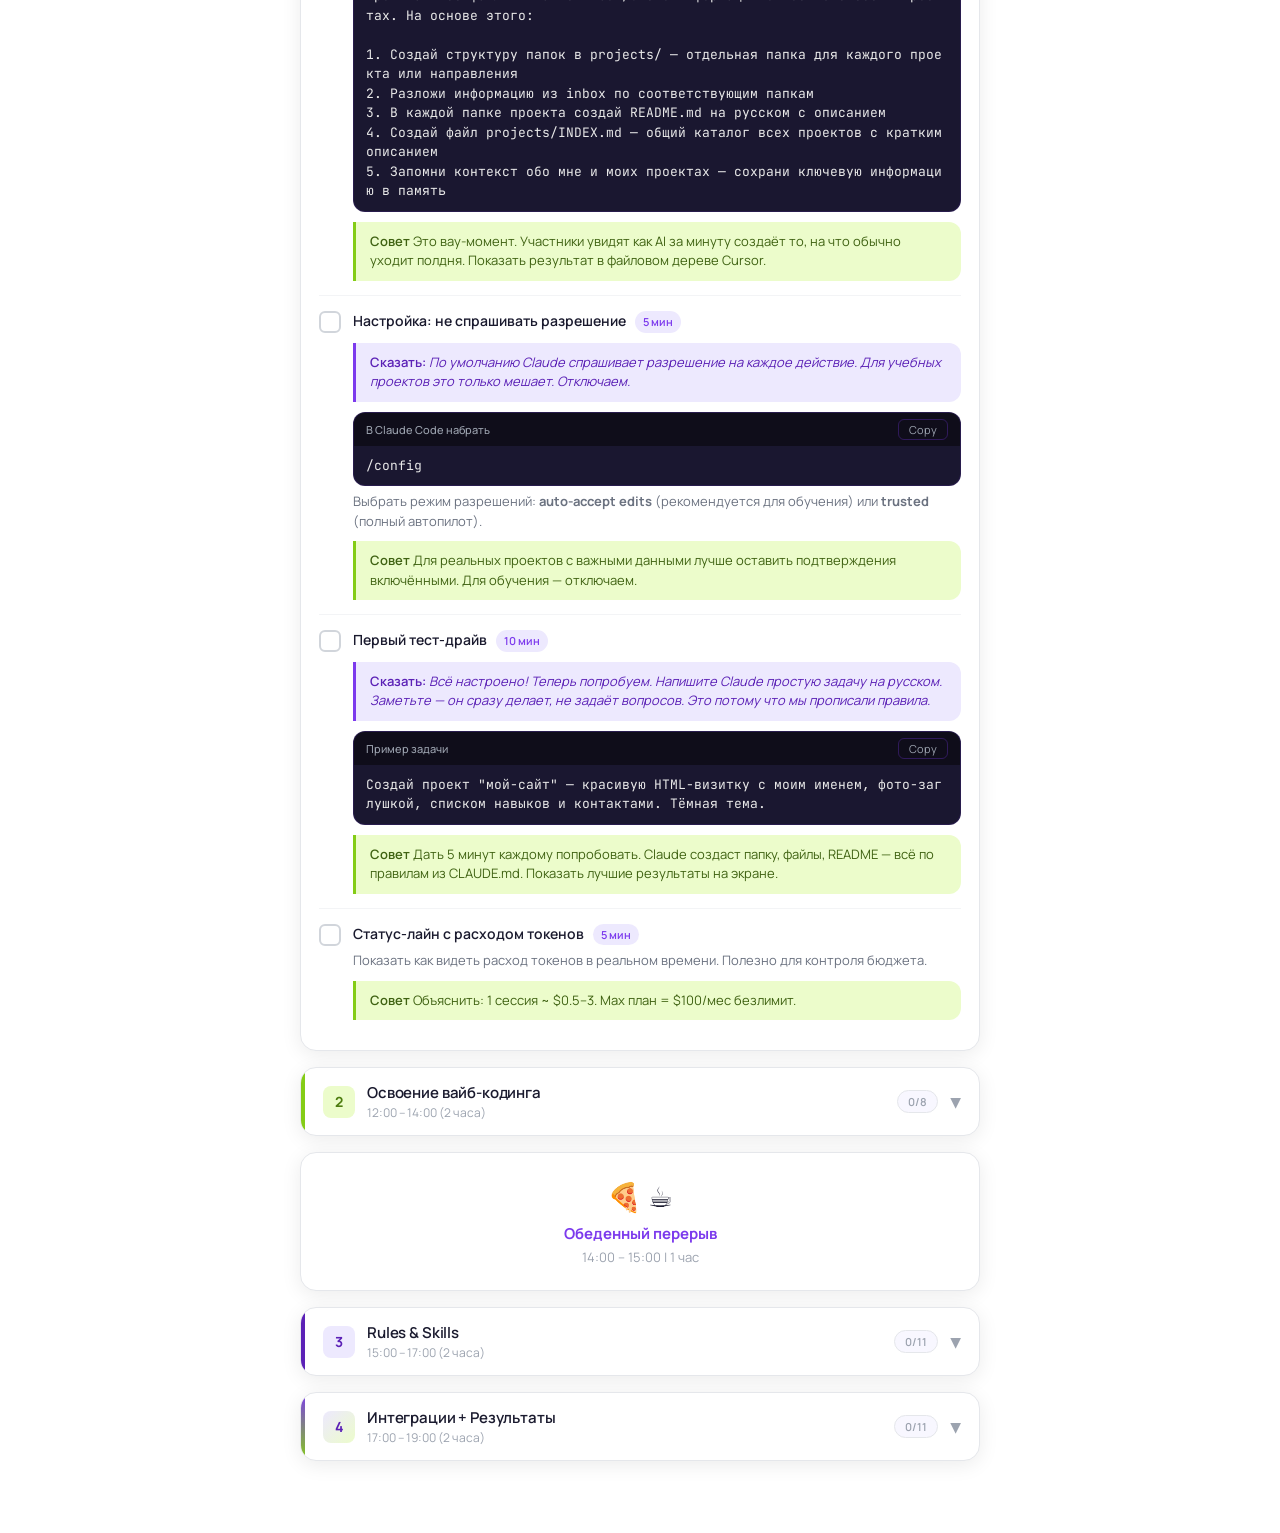
==== commit 11af47d9: "feat: система рангов Game Changer" ====
--- a/checklist.html
+++ b/checklist.html
@@ -100,6 +100,41 @@
 .footer .reset-btn { background: none; border: 1px solid #D1D5DB; color: #9CA3AF; padding: 5px 14px; border-radius: 8px; cursor: pointer; font-size: 12px; font-family: inherit; transition: all 0.2s; }
 .footer .reset-btn:hover { border-color: #EF4444; color: #EF4444; }
 
+/* === RANK SYSTEM === */
+.rank-bar { display: flex; align-items: center; gap: 10px; margin-top: 10px; padding: 8px 14px; background: linear-gradient(135deg, #1A1730 0%, #2D1B69 100%); border-radius: 12px; border: 1px solid rgba(124, 58, 237, 0.2); }
+.rank-icon { font-size: 24px; line-height: 1; }
+.rank-info { flex: 1; }
+.rank-title { font-size: 13px; font-weight: 700; color: #E5E7EB; letter-spacing: 0.02em; }
+.rank-subtitle { font-size: 11px; color: #9CA3AF; margin-top: 1px; }
+.rank-next { font-size: 11px; color: rgba(124, 58, 237, 0.8); font-weight: 500; text-align: right; }
+.rank-xp { display: flex; align-items: center; gap: 6px; margin-top: 4px; }
+.rank-xp-bar { flex: 1; height: 4px; background: rgba(255,255,255,0.1); border-radius: 2px; overflow: hidden; }
+.rank-xp-fill { height: 100%; border-radius: 2px; transition: width 0.6s cubic-bezier(0.4, 0, 0.2, 1); background: linear-gradient(90deg, #7C3AED, #84CC16); }
+.rank-xp-text { font-size: 10px; color: #9CA3AF; font-family: 'JetBrains Mono', monospace; min-width: 36px; text-align: right; }
+
+/* Level Up Toast */
+.levelup-toast { position: fixed; top: -120px; left: 50%; transform: translateX(-50%); z-index: 9999; background: linear-gradient(135deg, #1A1730 0%, #2D1B69 100%); border: 1px solid rgba(124, 58, 237, 0.4); border-radius: 16px; padding: 16px 28px; text-align: center; box-shadow: 0 8px 40px rgba(124, 58, 237, 0.4); transition: top 0.5s cubic-bezier(0.34, 1.56, 0.64, 1); pointer-events: none; }
+.levelup-toast.show { top: 20px; }
+.levelup-toast .lu-icon { font-size: 36px; }
+.levelup-toast .lu-title { font-size: 16px; font-weight: 800; color: #FFFFFF; margin-top: 4px; letter-spacing: -0.01em; }
+.levelup-toast .lu-sub { font-size: 12px; color: #C4B5FD; margin-top: 2px; }
+
+/* Confetti */
+.confetti { position: fixed; top: 0; left: 0; width: 100%; height: 100%; pointer-events: none; z-index: 9998; overflow: hidden; }
+.confetti-piece { position: absolute; width: 8px; height: 8px; top: -10px; border-radius: 2px; animation: confettiFall 2.5s ease-in forwards; }
+@keyframes confettiFall {
+  0% { transform: translateY(0) rotate(0deg); opacity: 1; }
+  100% { transform: translateY(100vh) rotate(720deg); opacity: 0; }
+}
+
+/* Final achievement */
+.achievement-banner { display: none; margin: 16px 20px; padding: 24px; background: linear-gradient(135deg, #1A1730, #2D1B69); border: 1px solid rgba(132, 204, 22, 0.3); border-radius: 16px; text-align: center; box-shadow: 0 8px 40px rgba(124, 58, 237, 0.2); }
+.achievement-banner.visible { display: block; animation: fadeUp 0.6s ease; }
+.achievement-banner .ab-icon { font-size: 48px; }
+.achievement-banner .ab-title { font-size: 22px; font-weight: 800; color: #FFFFFF; margin-top: 8px; }
+.achievement-banner .ab-sub { font-size: 14px; color: #C4B5FD; margin-top: 4px; }
+@keyframes fadeUp { from { opacity: 0; transform: translateY(20px); } to { opacity: 1; transform: translateY(0); } }
+
 @media (max-width: 600px) {
   .header h1 { font-size: 16px; }
   .module { margin: 10px 12px; }
@@ -126,6 +161,20 @@
       <div class="progress-text">
         <span class="done" id="progressLabel">0 / 0 шагов</span>
         <span id="progressPercent">0%</span>
+      </div>
+    </div>
+    <div class="rank-bar" id="rankBar">
+      <div class="rank-icon" id="rankIcon">&#128274;</div>
+      <div class="rank-info">
+        <div class="rank-title" id="rankTitle">Новичок</div>
+        <div class="rank-subtitle" id="rankSubtitle">Начни свой путь</div>
+      </div>
+      <div style="text-align: right;">
+        <div class="rank-next" id="rankNext">Следующий: AI-Стажёр</div>
+        <div class="rank-xp">
+          <div class="rank-xp-bar"><div class="rank-xp-fill" id="rankXpFill" style="width:0%"></div></div>
+          <div class="rank-xp-text" id="rankXpText">0%</div>
+        </div>
       </div>
     </div>
   </div>
@@ -845,6 +894,18 @@
 </div>
 
 </div><!-- /container -->
+<div class="achievement-banner" id="achievementBanner">
+  <div class="ab-icon" id="abIcon"></div>
+  <div class="ab-title" id="abTitle"></div>
+  <div class="ab-sub" id="abSub"></div>
+</div>
+
+<div class="levelup-toast" id="levelupToast">
+  <div class="lu-icon" id="luIcon"></div>
+  <div class="lu-title" id="luTitle"></div>
+  <div class="lu-sub" id="luSub"></div>
+</div>
+
 <div class="footer">
   <div class="stats" id="footerStats">Готово: 0 | Осталось: 0</div>
   <button class="reset-btn" onclick="resetAll()">Сбросить всё</button>
@@ -886,6 +947,8 @@
   document.getElementById('progressPercent').textContent = pct + '%';
   document.getElementById('footerStats').textContent = 'Готово: ' + done + ' | Осталось: ' + (total - done);
 
+  updateRank(done, total);
+
   // Update module badges
   document.querySelectorAll('.module').forEach(m => {
     const mid = m.dataset.module;
@@ -928,6 +991,96 @@
   });
   save();
   updateProgress();
+}
+
+// === RANK SYSTEM ===
+const RANKS = [
+  { min: 0,   icon: '\u{1F512}', title: 'Новичок',        sub: 'Начни свой путь',                       msg: '' },
+  { min: 5,   icon: '\u{1F50C}', title: 'Подключён',      sub: 'AI-система активирована',                msg: 'Ты в деле! AI-система запущена' },
+  { min: 15,  icon: '\u{1F331}', title: 'AI-Стажёр',      sub: 'Первые ростки вайб-кодинга',             msg: 'Стажёр? Уже нет! Ты растёшь' },
+  { min: 30,  icon: '\u{26A1}',  title: 'Вайб-кодер',     sub: 'Ты чувствуешь вайб!',                    msg: 'Ты чувствуешь силу вайба!' },
+  { min: 50,  icon: '\u{1F680}', title: 'AI-Падаван',     sub: 'Полпути — ты уже опасен',                msg: 'Полпути пройдено — ты уже опасен!' },
+  { min: 70,  icon: '\u{1F52E}', title: 'AI-Джедай',      sub: 'Сила AI с тобой',                        msg: 'Сила AI с тобой, джедай!' },
+  { min: 85,  icon: '\u{1F451}', title: 'AI-Мастер',      sub: 'Почти легенда',                          msg: 'Мастерство подтверждено!' },
+  { min: 95,  icon: '\u{1F525}', title: 'AI-Сенсей',      sub: 'Ты обучаешь AI, а не наоборот',          msg: 'Сенсей! AI учится у тебя' },
+  { min: 100, icon: '\u{1F3C6}', title: 'Game Changer',   sub: 'Ты изменил игру. Навсегда.',             msg: 'GAME CHANGER! Ты изменил игру!' }
+];
+
+let currentRankIdx = 0;
+
+function getRankIndex(pct) {
+  let idx = 0;
+  for (let i = RANKS.length - 1; i >= 0; i--) {
+    if (pct >= RANKS[i].min) { idx = i; break; }
+  }
+  return idx;
+}
+
+function updateRank(done, total) {
+  const pct = total ? Math.round(done / total * 100) : 0;
+  const newIdx = getRankIndex(pct);
+  const rank = RANKS[newIdx];
+  const nextRank = RANKS[newIdx + 1];
+
+  document.getElementById('rankIcon').textContent = rank.icon;
+  document.getElementById('rankTitle').textContent = rank.title;
+  document.getElementById('rankSubtitle').textContent = rank.sub;
+
+  if (nextRank) {
+    document.getElementById('rankNext').textContent = 'До «' + nextRank.title + '»:';
+    const segStart = rank.min;
+    const segEnd = nextRank.min;
+    const segPct = segEnd > segStart ? Math.min(100, Math.round((pct - segStart) / (segEnd - segStart) * 100)) : 100;
+    document.getElementById('rankXpFill').style.width = segPct + '%';
+    document.getElementById('rankXpText').textContent = segPct + '%';
+  } else {
+    document.getElementById('rankNext').textContent = 'MAX LEVEL';
+    document.getElementById('rankXpFill').style.width = '100%';
+    document.getElementById('rankXpText').textContent = '100%';
+  }
+
+  // Level up detection
+  if (newIdx > currentRankIdx && currentRankIdx > 0 || (newIdx > currentRankIdx && done > 0)) {
+    showLevelUp(rank);
+    if (newIdx === RANKS.length - 1) showAchievement(rank);
+  }
+  currentRankIdx = newIdx;
+}
+
+function showLevelUp(rank) {
+  const toast = document.getElementById('levelupToast');
+  document.getElementById('luIcon').textContent = rank.icon;
+  document.getElementById('luTitle').textContent = rank.title;
+  document.getElementById('luSub').textContent = rank.msg;
+  toast.classList.add('show');
+  spawnConfetti();
+  setTimeout(() => toast.classList.remove('show'), 3500);
+}
+
+function showAchievement(rank) {
+  document.getElementById('abIcon').textContent = '\u{1F3C6}';
+  document.getElementById('abTitle').textContent = 'GAME CHANGER';
+  document.getElementById('abSub').textContent = 'Все 216 шагов пройдены. Ты построил свою AI-систему за 1 день.';
+  document.getElementById('achievementBanner').classList.add('visible');
+}
+
+function spawnConfetti() {
+  const container = document.createElement('div');
+  container.className = 'confetti';
+  document.body.appendChild(container);
+  const colors = ['#7C3AED', '#84CC16', '#EDE9FE', '#ECFCCB', '#F59E0B', '#EF4444', '#3B82F6'];
+  for (let i = 0; i < 60; i++) {
+    const piece = document.createElement('div');
+    piece.className = 'confetti-piece';
+    piece.style.left = Math.random() * 100 + '%';
+    piece.style.background = colors[Math.floor(Math.random() * colors.length)];
+    piece.style.animationDelay = Math.random() * 1.5 + 's';
+    piece.style.animationDuration = (2 + Math.random() * 1.5) + 's';
+    piece.style.width = (6 + Math.random() * 6) + 'px';
+    piece.style.height = (6 + Math.random() * 6) + 'px';
+    container.appendChild(piece);
+  }
+  setTimeout(() => container.remove(), 4000);
 }
 
 // Timer
@@ -960,6 +1113,11 @@
 
 // Init
 load();
+// Set initial rank without animation
+const initSteps = getAllSteps();
+const initDone = document.querySelectorAll('[data-step].completed').length;
+const initPct = initSteps.length ? Math.round(initDone / initSteps.length * 100) : 0;
+currentRankIdx = getRankIndex(initPct);
 updateProgress();
 
 // Restore timer
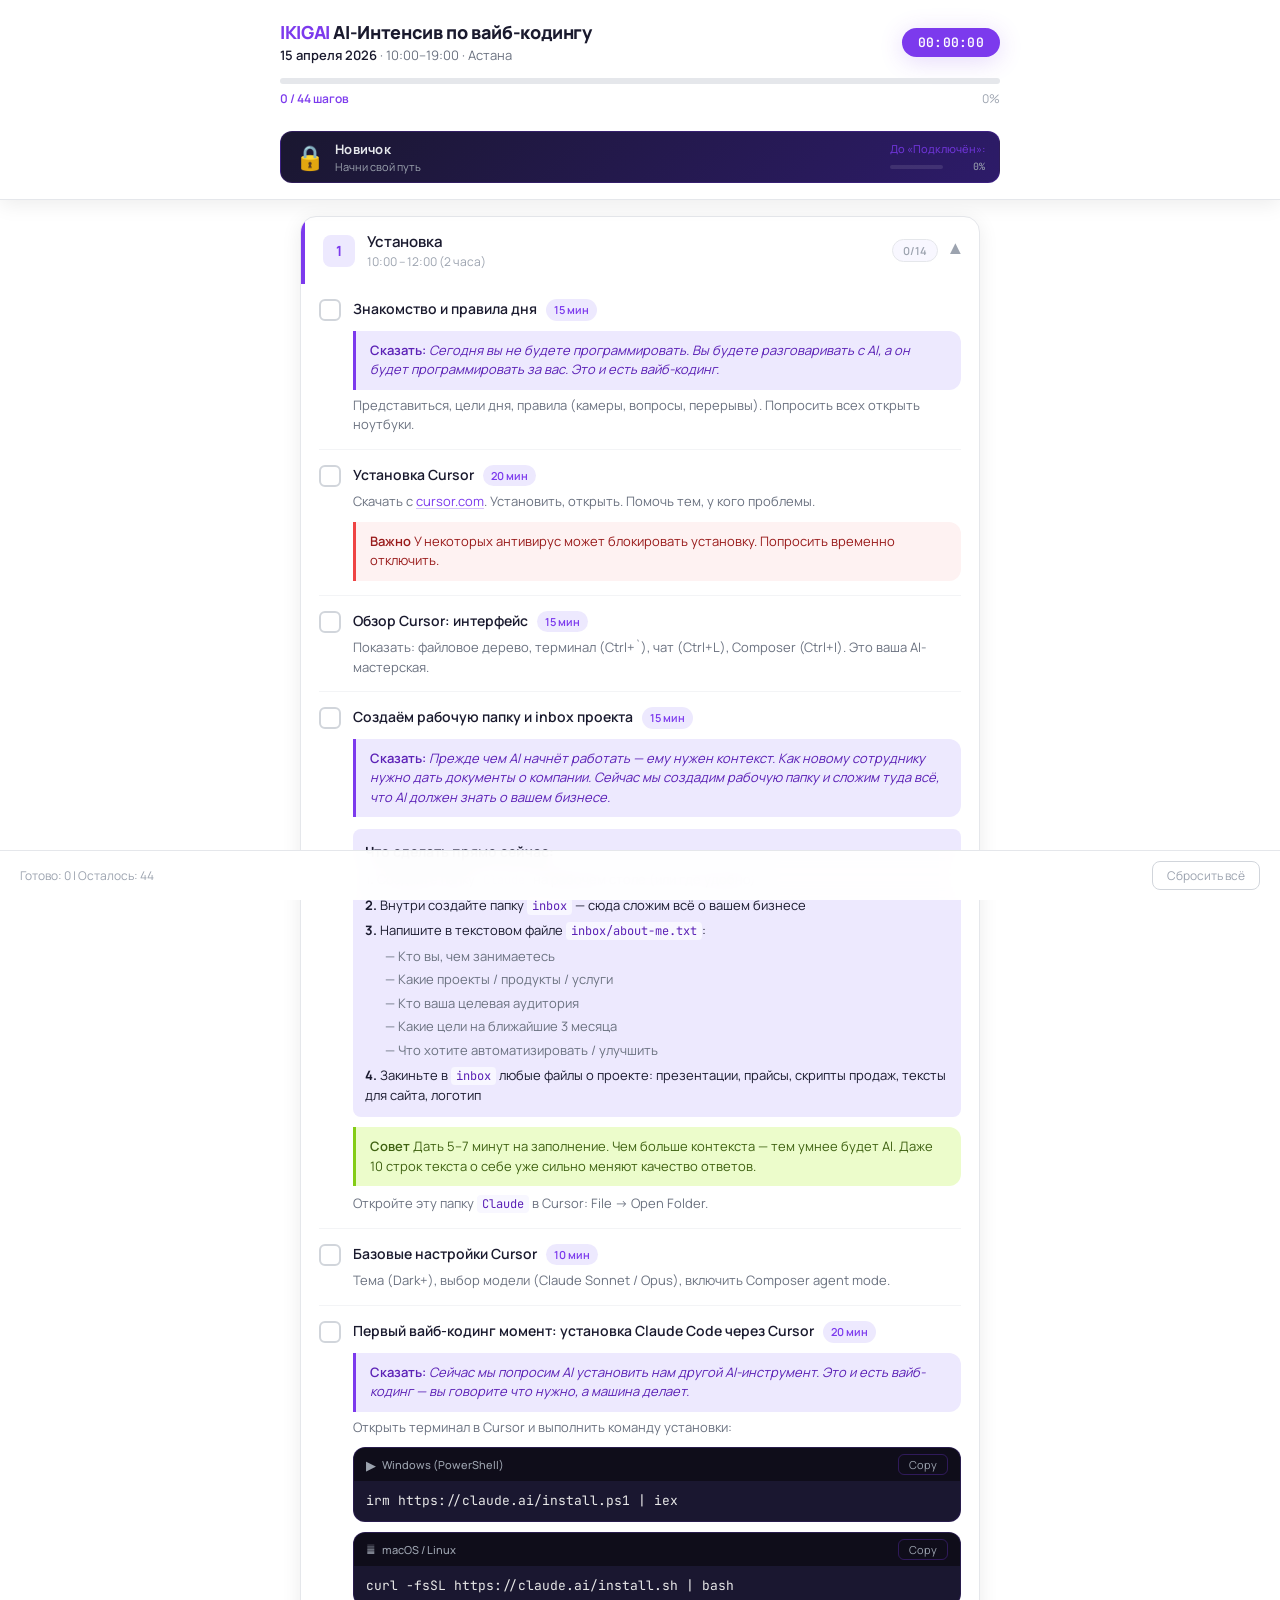
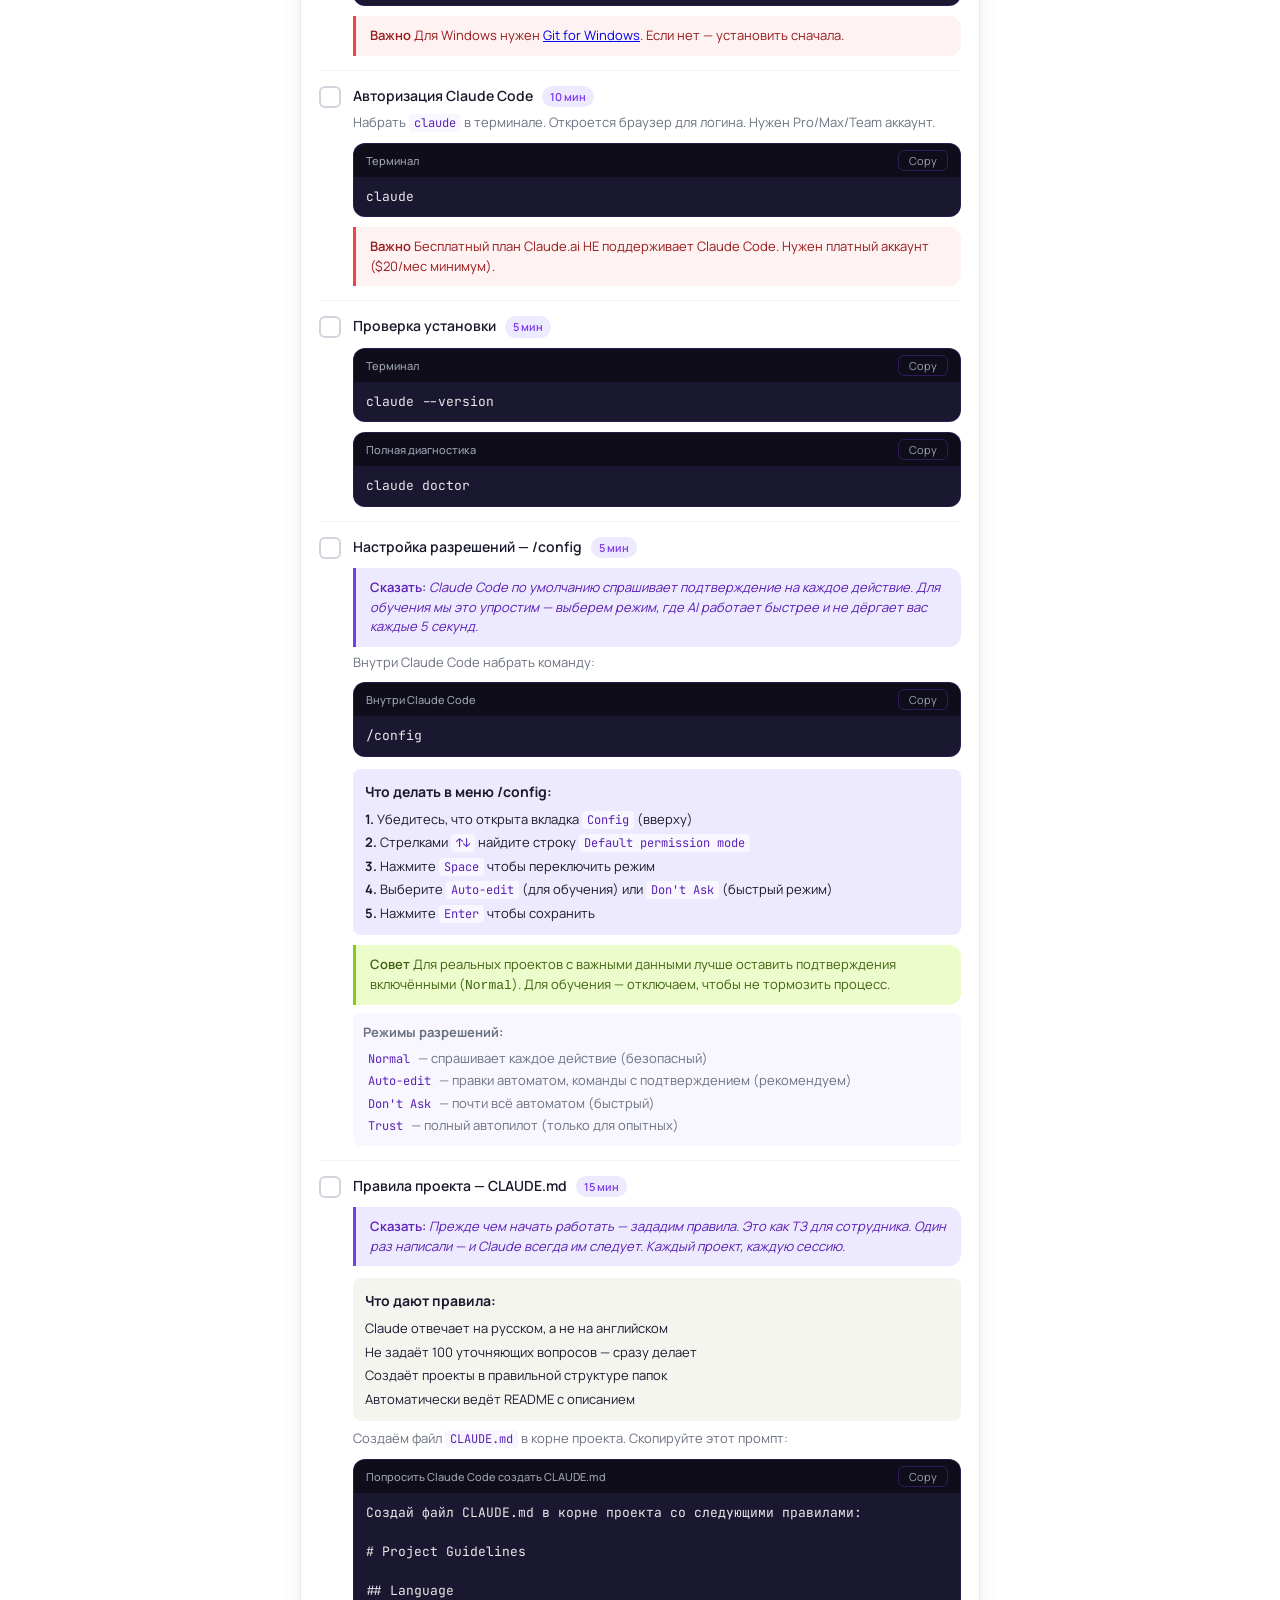
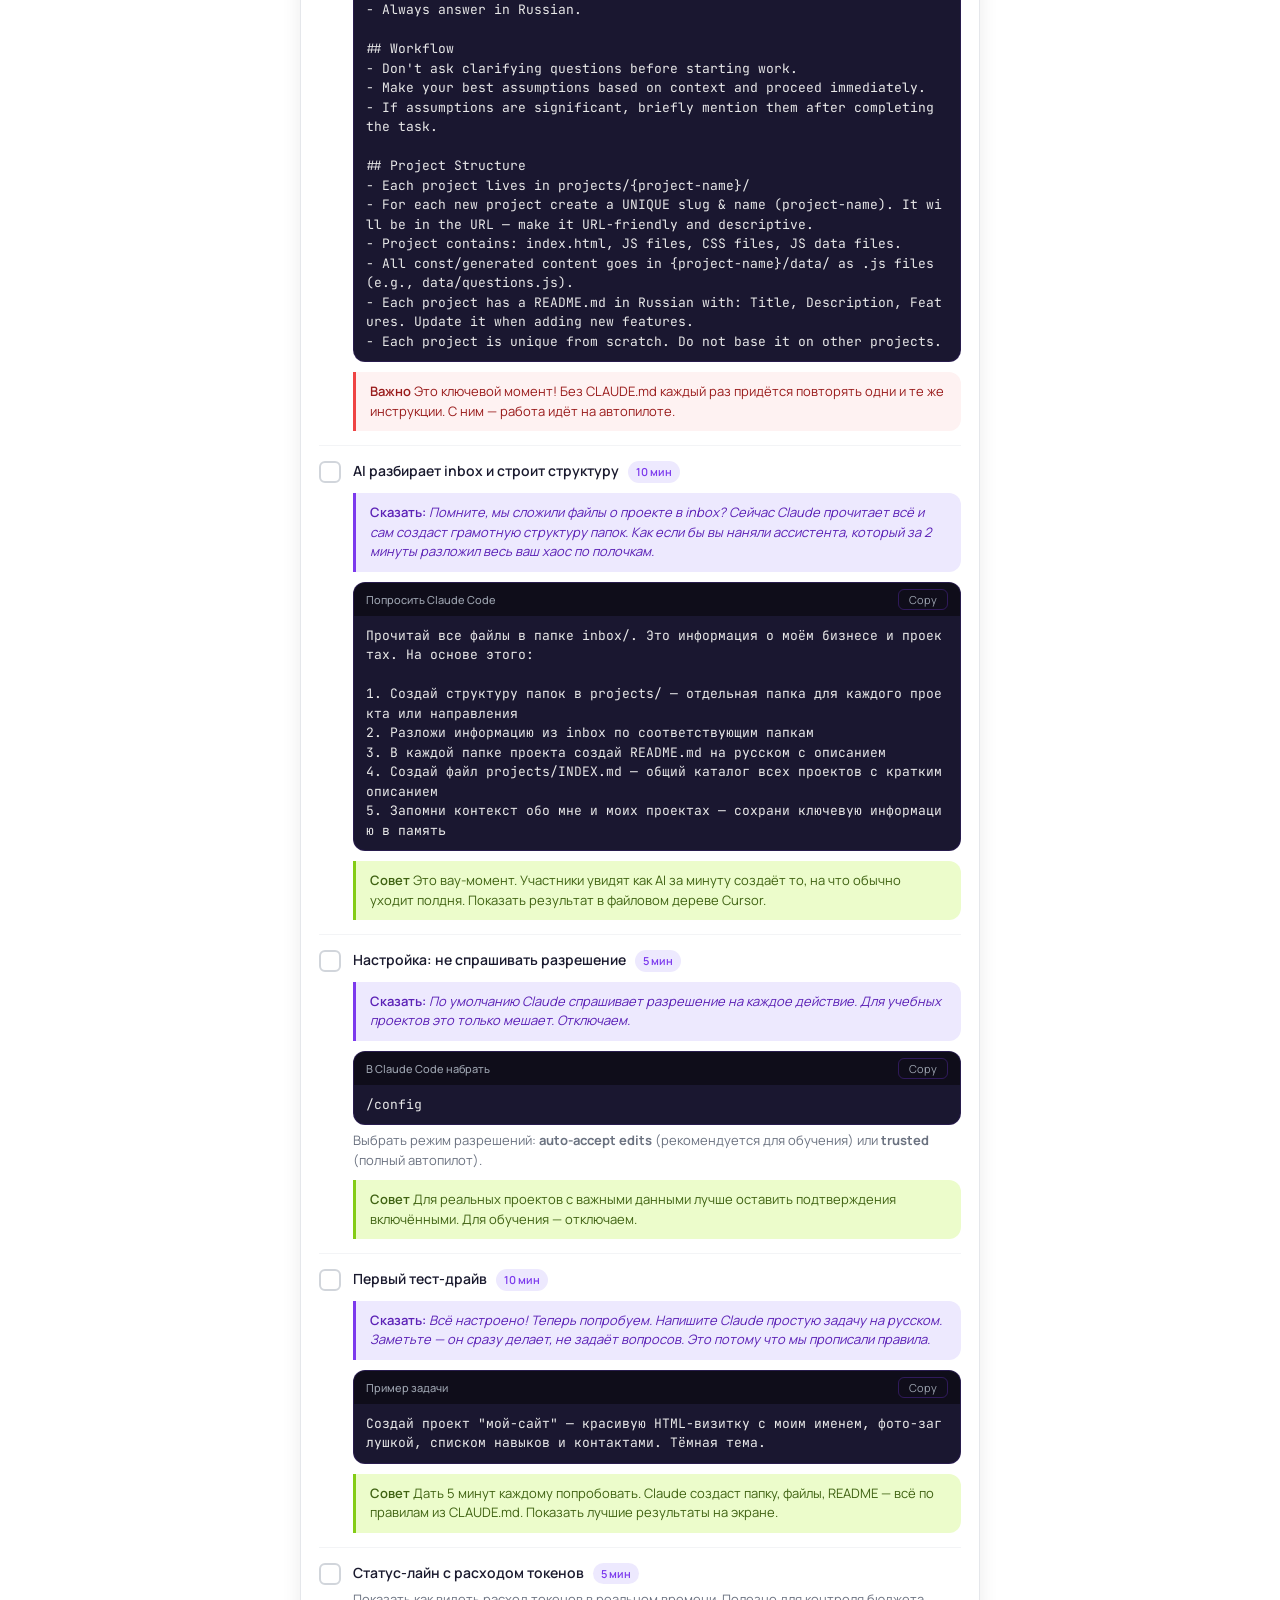
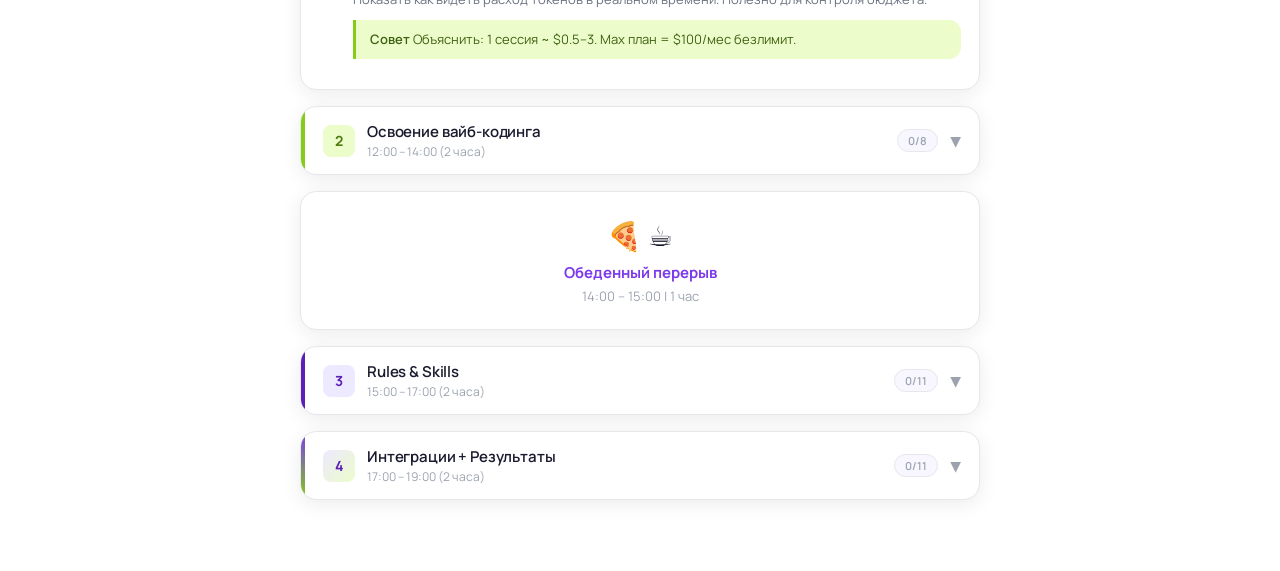
==== commit 6b649783: "feat: шаг /config — настройка разрешений" ====
--- a/checklist.html
+++ b/checklist.html
@@ -189,7 +189,7 @@
       <div class="title">Установка</div>
       <div class="time">10:00 – 12:00 (2 часа)</div>
     </div>
-    <div class="badge" id="badge-1">0/13</div>
+    <div class="badge" id="badge-1">0/14</div>
     <div class="arrow">&#9660;</div>
   </div>
   <div class="module-body">
@@ -292,6 +292,35 @@
         <div class="cmd-block">
           <div class="cmd-label"><div class="platform">Полная диагностика</div><button class="cmd-copy" onclick="copyCmd(this)">Copy</button></div>
           <div class="cmd-code">claude doctor</div>
+        </div>
+      </div>
+    </div>
+
+    <div class="step" data-step>
+      <div class="step-check" onclick="toggleStep(this)"></div>
+      <div class="step-content">
+        <div class="step-text"><b>Настройка разрешений — /config</b> <span class="step-time">5 мин</span></div>
+        <div class="say">Claude Code по умолчанию спрашивает подтверждение на каждое действие. Для обучения мы это упростим — выберем режим, где AI работает быстрее и не дёргает вас каждые 5 секунд.</div>
+        <div class="step-note">Внутри Claude Code набрать команду:</div>
+        <div class="cmd-block">
+          <div class="cmd-label"><div class="platform">Внутри Claude Code</div><button class="cmd-copy" onclick="copyCmd(this)">Copy</button></div>
+          <div class="cmd-code">/config</div>
+        </div>
+        <div class="step-note" style="margin-top: 12px; padding: 12px; background: #EDE9FE; border-radius: 8px; color: #1A1A2E;">
+          <b style="display: block; margin-bottom: 8px; font-size: 14px;">Что делать в меню /config:</b>
+          <span style="display: block; margin-bottom: 4px;"><b>1.</b> Убедитесь, что открыта вкладка <code>Config</code> (вверху)</span>
+          <span style="display: block; margin-bottom: 4px;"><b>2.</b> Стрелками <code>↑↓</code> найдите строку <code>Default permission mode</code></span>
+          <span style="display: block; margin-bottom: 4px;"><b>3.</b> Нажмите <code>Space</code> чтобы переключить режим</span>
+          <span style="display: block; margin-bottom: 4px;"><b>4.</b> Выберите <code>Auto-edit</code> (для обучения) или <code>Don't Ask</code> (быстрый режим)</span>
+          <span style="display: block;"><b>5.</b> Нажмите <code>Enter</code> чтобы сохранить</span>
+        </div>
+        <div class="tip">Для реальных проектов с важными данными лучше оставить подтверждения включёнными (<code>Normal</code>). Для обучения — отключаем, чтобы не тормозить процесс.</div>
+        <div class="step-note" style="margin-top: 8px; padding: 10px; background: #F8F7FF; border-radius: 8px;">
+          <b style="display: block; margin-bottom: 6px;">Режимы разрешений:</b>
+          <span style="display: block; margin-bottom: 3px;"><code>Normal</code> — спрашивает каждое действие (безопасный)</span>
+          <span style="display: block; margin-bottom: 3px;"><code>Auto-edit</code> — правки автоматом, команды с подтверждением (рекомендуем)</span>
+          <span style="display: block; margin-bottom: 3px;"><code>Don't Ask</code> — почти всё автоматом (быстрый)</span>
+          <span style="display: block;"><code>Trust</code> — полный автопилот (только для опытных)</span>
         </div>
       </div>
     </div>
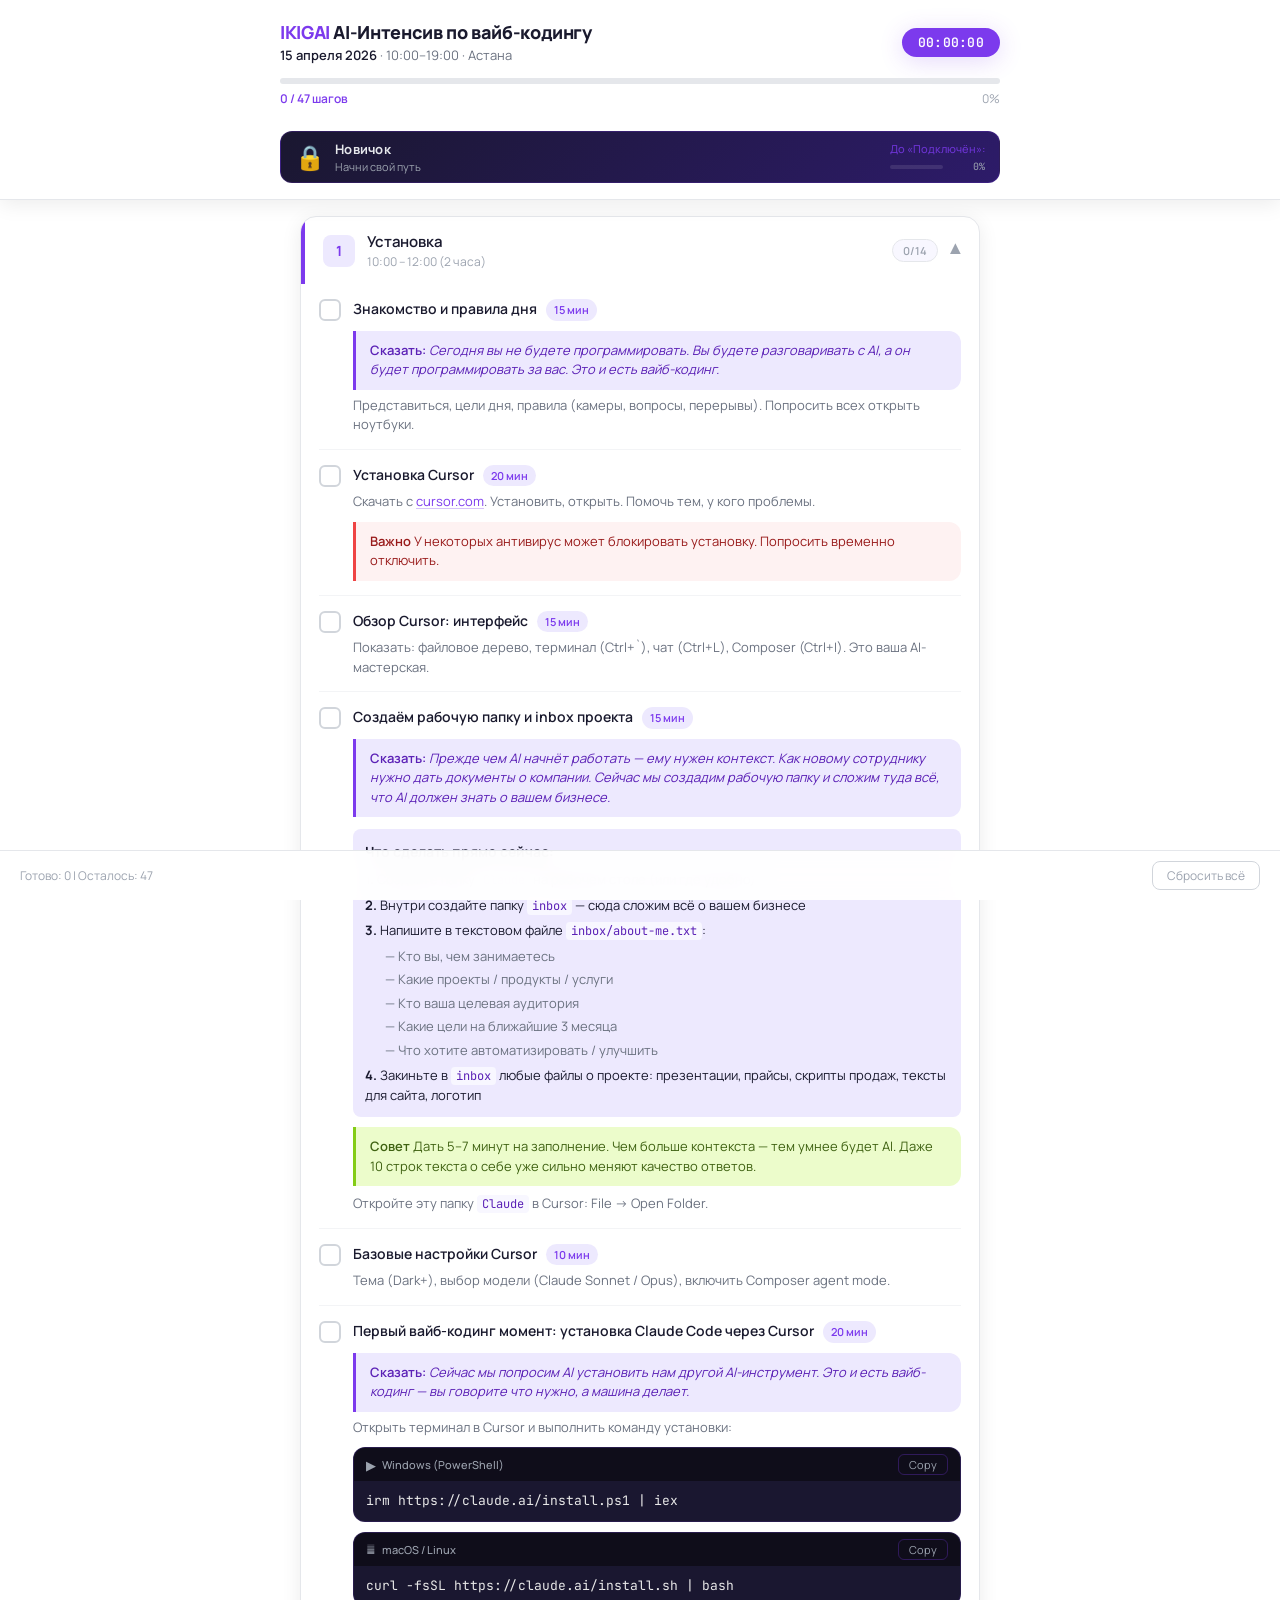
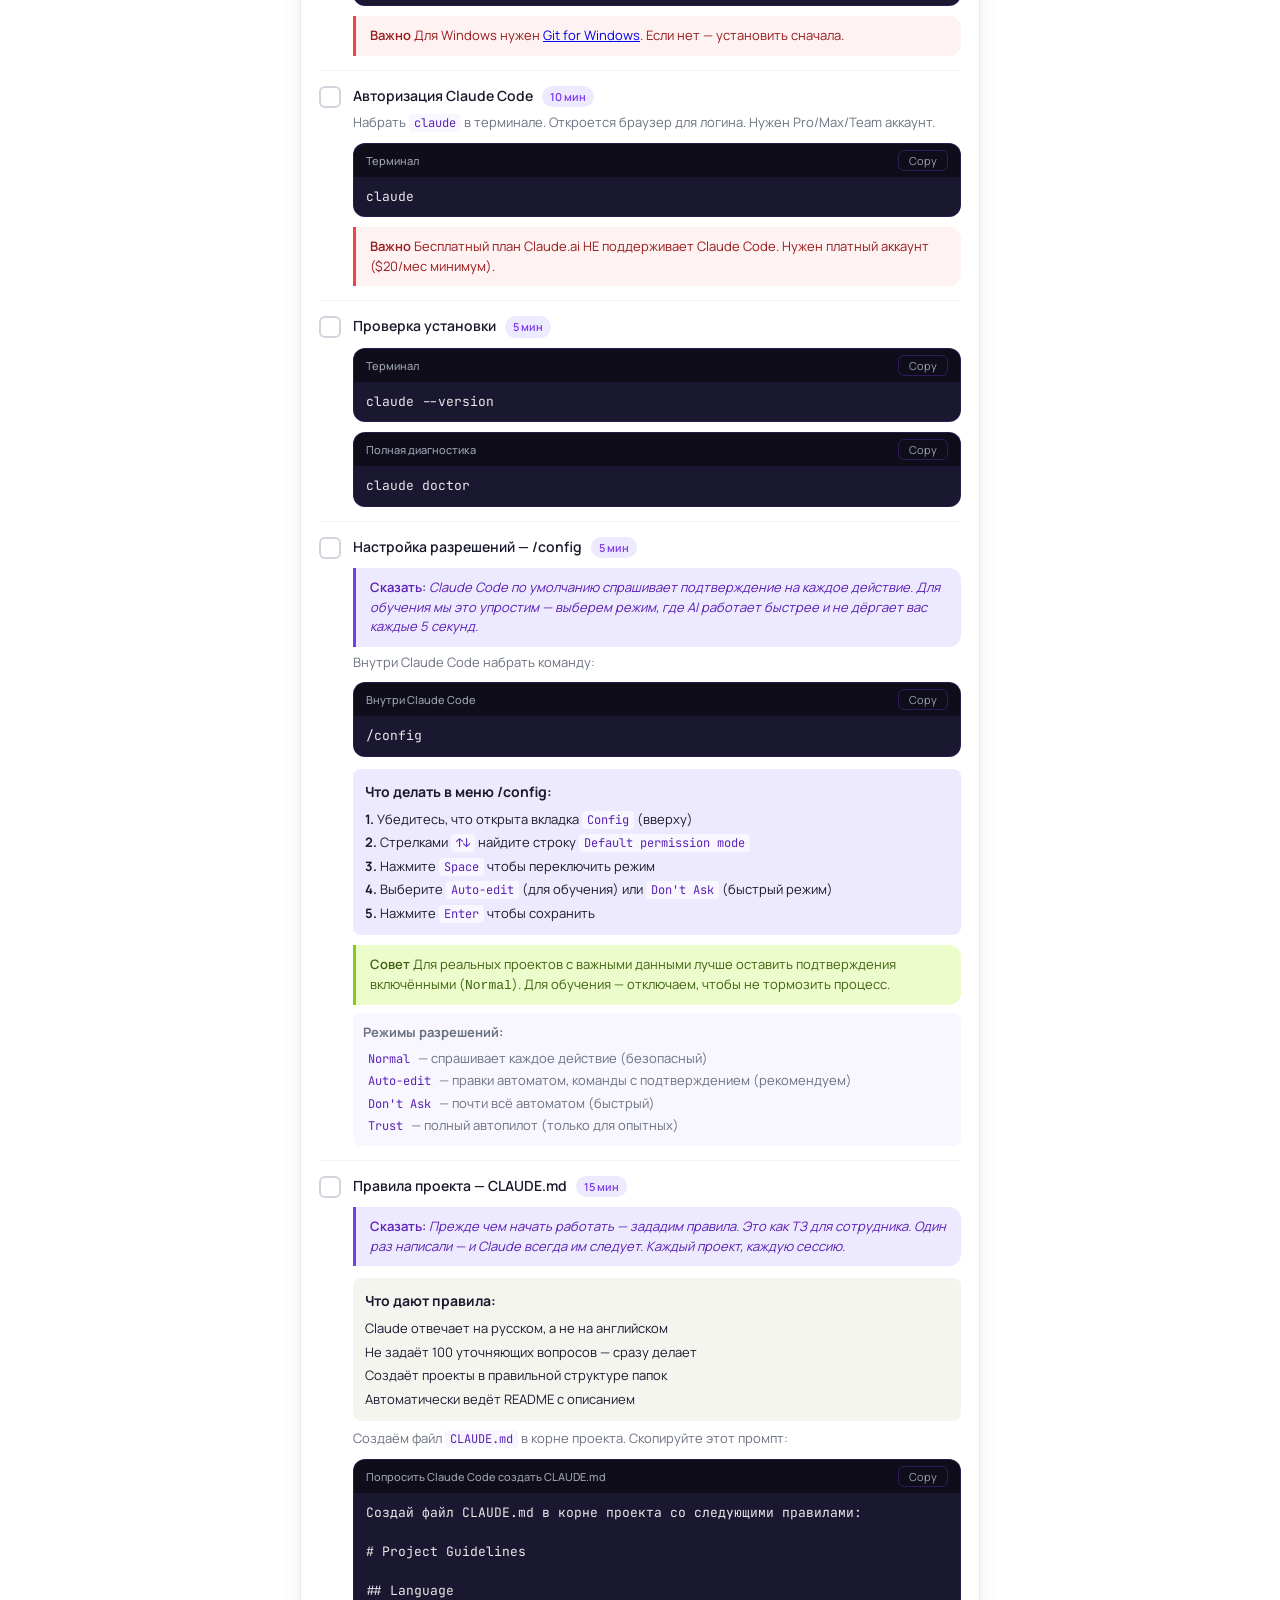
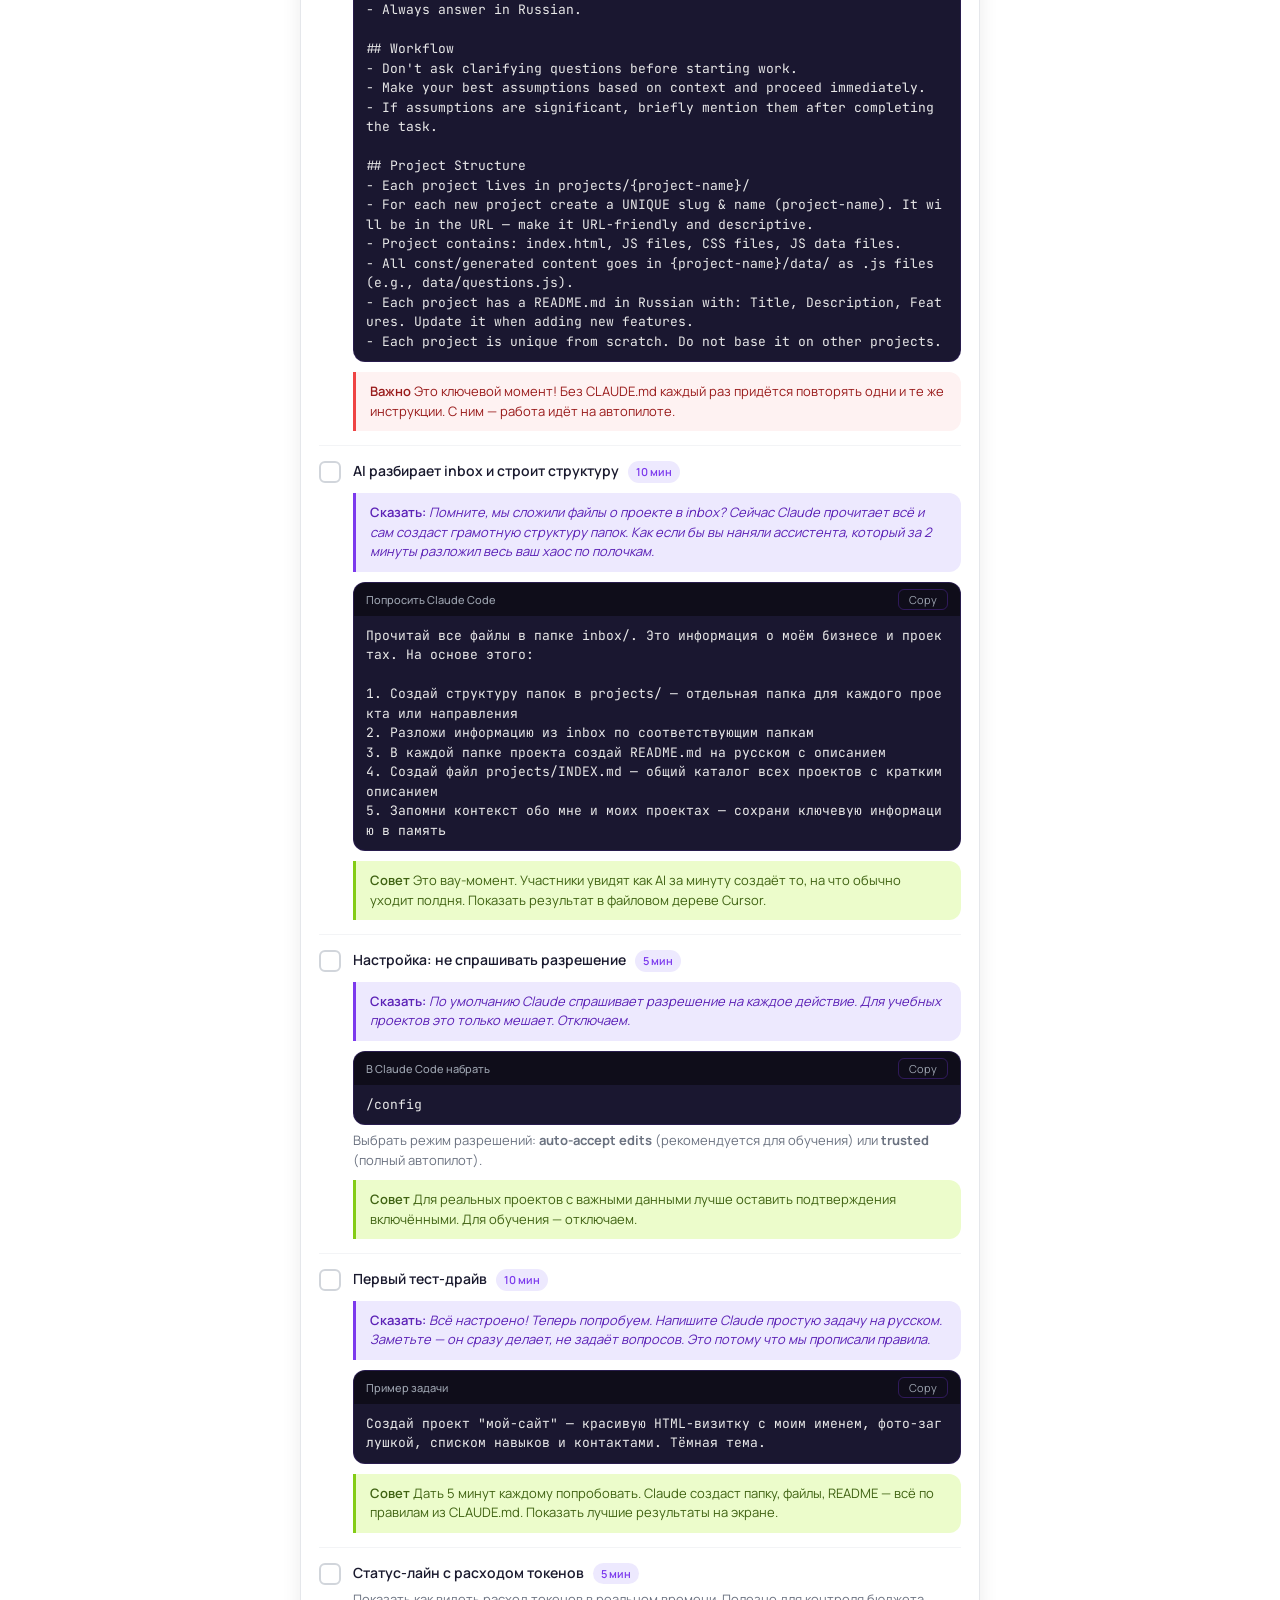
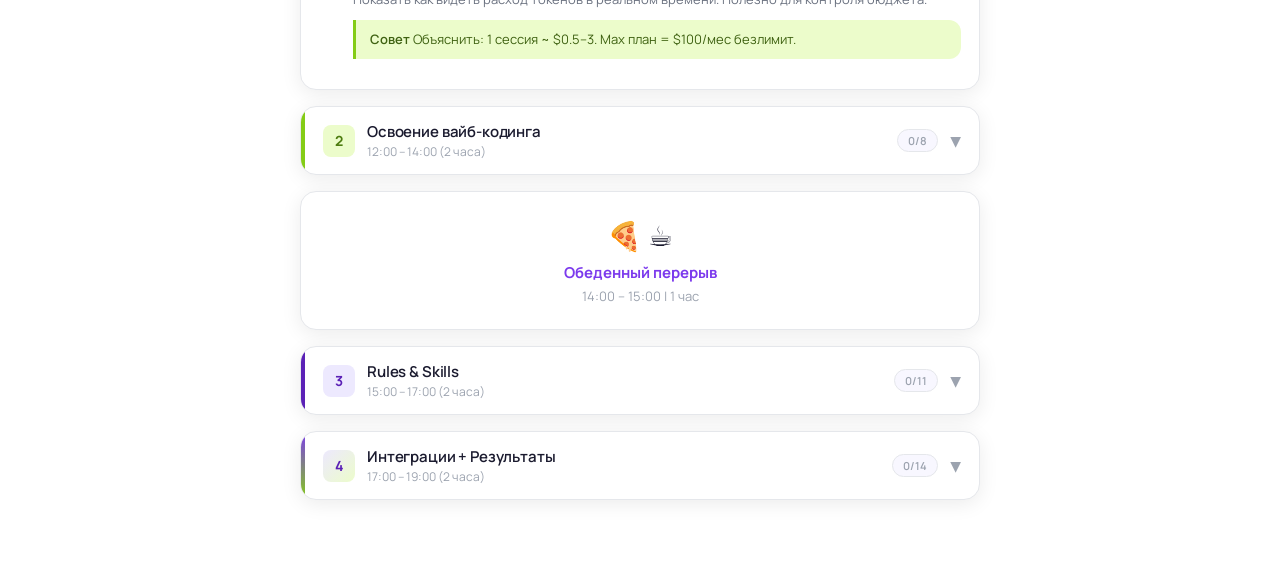
==== commit 643a6b41: "feat: безопасность + дневник + домашка" ====
--- a/checklist.html
+++ b/checklist.html
@@ -859,6 +859,80 @@
       <div class="step-content">
         <div class="step-text"><b>Q&A + фидбек</b> <span class="step-time">10 мин</span></div>
         <div class="step-note">Ответы на вопросы. Собрать обратную связь. Что удивило? Что хотите углубить?</div>
+      </div>
+    </div>
+
+    <div class="step" data-step>
+      <div class="step-check" onclick="toggleStep(this)"></div>
+      <div class="step-content">
+        <div class="step-text"><b>Безопасность: Prompt Injection и защита</b> <span class="step-time">10 мин</span></div>
+        <div class="say">Вы сегодня установили кучу инструментов. Прежде чем пойдёте ставить ещё — давайте поговорим о безопасности. Потому что AI работает быстро, а злоумышленники — ещё быстрее.</div>
+        <div class="step-note" style="margin-top: 12px; padding: 12px; background: #FEF2F2; border-radius: 8px; border: 1px solid rgba(239,68,68,0.2); color: #1A1A2E;">
+          <b style="display: block; margin-bottom: 8px; font-size: 14px; color: #991B1B;">Что такое Prompt Injection?</b>
+          <span style="display: block; margin-bottom: 6px;">Это когда злоумышленник внедряет скрытые инструкции в текст, который попадает к вашему AI. Например: вредоносный MCP-сервер, фейковый скилл или подставной файл в проекте могут заставить Claude Code:</span>
+          <span style="display: block; margin-bottom: 3px; padding-left: 12px;">&#x26A0; Отправить ваши API-ключи на чужой сервер</span>
+          <span style="display: block; margin-bottom: 3px; padding-left: 12px;">&#x26A0; Удалить важные файлы</span>
+          <span style="display: block; margin-bottom: 3px; padding-left: 12px;">&#x26A0; Выполнить опасные команды в терминале</span>
+          <span style="display: block; padding-left: 12px;">&#x26A0; Украсть данные ваших клиентов</span>
+        </div>
+        <div class="step-note" style="margin-top: 12px; padding: 12px; background: #EDE9FE; border-radius: 8px; color: #1A1A2E;">
+          <b style="display: block; margin-bottom: 8px; font-size: 14px;">5 правил безопасности для вайб-кодера:</b>
+          <span style="display: block; margin-bottom: 6px;"><b>1.</b> Не ставьте MCP/плагины из случайных источников. Проверяйте: кто автор, сколько звёзд на GitHub, есть ли описание</span>
+          <span style="display: block; margin-bottom: 6px;"><b>2.</b> API-ключи — только в <code>.env</code> файле, НИКОГДА в коде</span>
+          <span style="display: block; margin-bottom: 6px;"><b>3.</b> <code>.gitignore</code> обязательно должен содержать <code>.env</code> — иначе ваши ключи утекут в GitHub</span>
+          <span style="display: block; margin-bottom: 6px;"><b>4.</b> Не ставьте <code>Trust Mode</code> на чужих/незнакомых проектах — пусть Claude Code спрашивает перед командами</span>
+          <span style="display: block;"><b>5.</b> Читайте что устанавливаете. Если плагин просит доступ к файлам, сети и терминалу одновременно — это подозрительно</span>
+        </div>
+        <div class="cmd-block">
+          <div class="cmd-label"><div class="platform">Проверка безопасности проекта</div><button class="cmd-copy" onclick="copyCmd(this)">Copy</button></div>
+          <div class="cmd-code">/security-scan</div>
+        </div>
+        <div class="tip">Совет от специалиста: попросите своего AI-агента взять OWASP Web Top 10 и OWASP Web Security Testing Guide и проверить ваш проект. Это международный стандарт безопасности.</div>
+        <div class="step-note" style="margin-top: 8px;">Реальный кейс — как мы нашли и закрыли 25 уязвимостей за 1 день: <a href="https://www.notion.so/25-34179fffe53a8133966dce52ed0291fb" target="_blank">Статья в дневнике вайб-кодера</a></div>
+      </div>
+    </div>
+
+    <div class="step" data-step>
+      <div class="step-check" onclick="toggleStep(this)"></div>
+      <div class="step-content">
+        <div class="step-text"><b>Дневник вайб-кодера — ваша внешняя память</b> <span class="step-time">5 мин</span></div>
+        <div class="say">AI работает быстрее вашего мозга. Через неделю вы не вспомните, что устанавливали, какие команды запускали и что уже есть под капотом. Желание поставить всё и сразу — неизбежно. Дневник — ваша страховка от хаоса.</div>
+        <div class="step-note" style="margin-top: 12px; padding: 12px; background: #EDE9FE; border-radius: 8px; color: #1A1A2E;">
+          <b style="display: block; margin-bottom: 8px; font-size: 14px;">Зачем вести дневник:</b>
+          <span style="display: block; margin-bottom: 4px;"><b>Внешняя системная память мозга</b> — при скоростях AI вы физически не запомните всё</span>
+          <span style="display: block; margin-bottom: 4px;"><b>Видеть свой прогресс</b> — через месяц удивитесь, сколько сделали</span>
+          <span style="display: block; margin-bottom: 4px;"><b>Не терять что под капотом</b> — какие MCP, плагины, скилы установлены</span>
+          <span style="display: block;"><b>Учиться на своих решениях</b> — что сработало, что сломалось, что починили</span>
+        </div>
+        <div class="step-note" style="margin-top: 8px; padding: 12px; background: #F8F7FF; border-radius: 8px;">
+          <b style="display: block; margin-bottom: 6px;">Что фиксировать каждый день:</b>
+          <span style="display: block; margin-bottom: 3px;">&#x2705; Что установил (MCP, плагины, скилы, библиотеки)</span>
+          <span style="display: block; margin-bottom: 3px;">&#x2705; Что сделал (проекты, фичи, автоматизации)</span>
+          <span style="display: block; margin-bottom: 3px;">&#x2705; Что работает, а что нет</span>
+          <span style="display: block;">&#x2705; Инсайты и идеи на будущее</span>
+        </div>
+        <div class="cmd-block">
+          <div class="cmd-label"><div class="platform">Попросить Claude Code создать дневник</div><button class="cmd-copy" onclick="copyCmd(this)">Copy</button></div>
+          <div class="cmd-code">Создай в Notion страницу "Дневник вайб-кодера" с разделами: Статьи, О дневнике. Первая запись — итоги сегодняшнего дня: что установили, что создали, что узнали.</div>
+        </div>
+        <div class="step-note" style="margin-top: 8px;">Пример дневника со-основателя IKIGAI PROMOTION (19 статей за 2 недели): <a href="https://www.notion.so/33279fffe53a81d9a236e1e196877e79" target="_blank">Дневник в Notion</a></div>
+      </div>
+    </div>
+
+    <div class="step" data-step>
+      <div class="step-check" onclick="toggleStep(this)"></div>
+      <div class="step-content">
+        <div class="step-text"><b>Домашнее задание</b> <span class="step-time">на дом</span></div>
+        <div class="warning">Обязательно выполните до следующего занятия!</div>
+        <div class="step-note" style="margin-top: 12px; padding: 14px; background: #F8F7FF; border-radius: 8px; border: 1px solid rgba(124,58,237,0.15); color: #1A1A2E;">
+          <b style="display: block; margin-bottom: 10px; font-size: 14px;">Чек-лист домашнего задания:</b>
+          <span style="display: block; margin-bottom: 6px;"><b>1.</b> Запустить <code>/security-scan</code> на своём проекте и исправить найденные проблемы</span>
+          <span style="display: block; margin-bottom: 6px;"><b>2.</b> Проверить <code>.gitignore</code> — убедиться, что <code>.env</code> в нём есть</span>
+          <span style="display: block; margin-bottom: 6px;"><b>3.</b> Прочитать статью: <a href="https://www.notion.so/25-34179fffe53a8133966dce52ed0291fb" target="_blank" style="color: #7C3AED;">25 уязвимостей за 1 день</a></span>
+          <span style="display: block; margin-bottom: 6px;"><b>4.</b> Попросить Claude Code: <code>Возьми OWASP Web Top 10 и OWASP Web Security Testing Guide и проверь мой проект на уязвимости</code></span>
+          <span style="display: block; margin-bottom: 6px;"><b>5.</b> Создать дневник вайб-кодера в Notion и записать итоги первого дня</span>
+          <span style="display: block;"><b>6.</b> Попробовать 2–3 новых промпта из тех, что узнали сегодня</span>
+        </div>
       </div>
     </div>
 
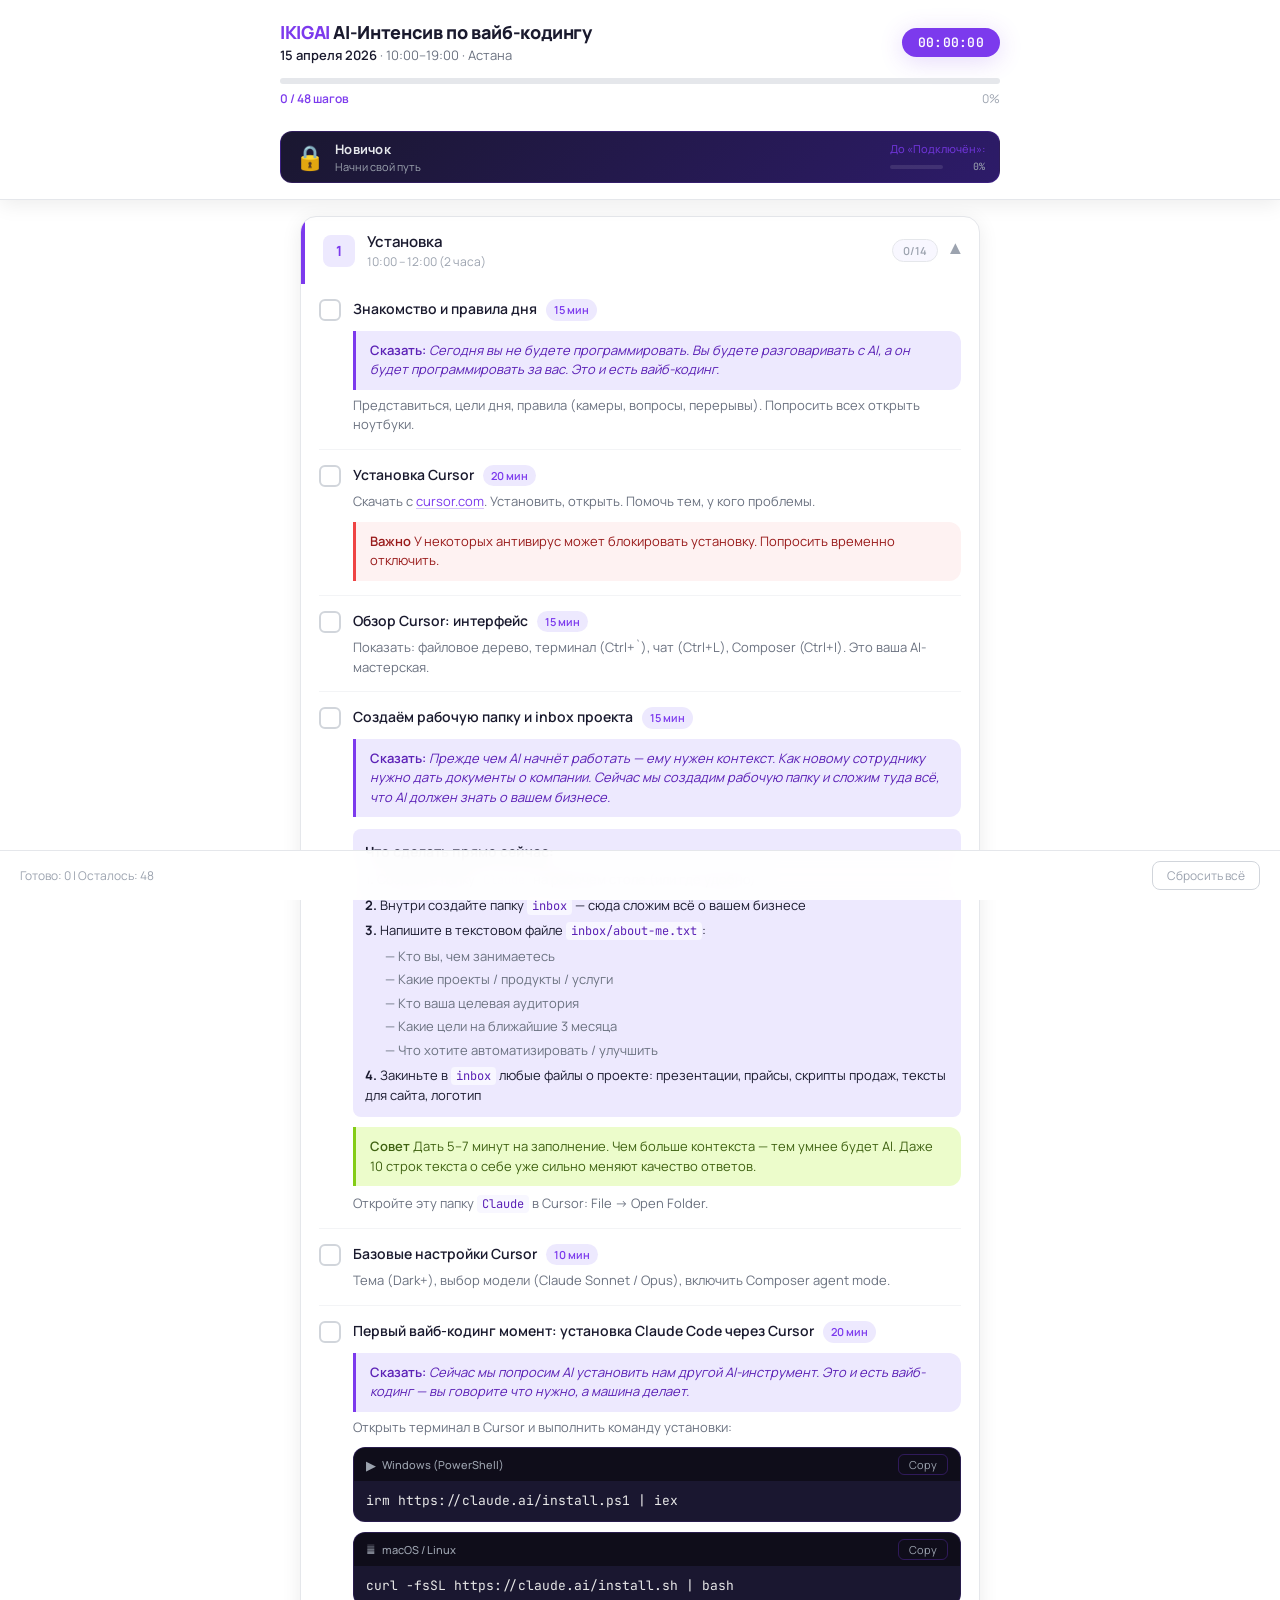
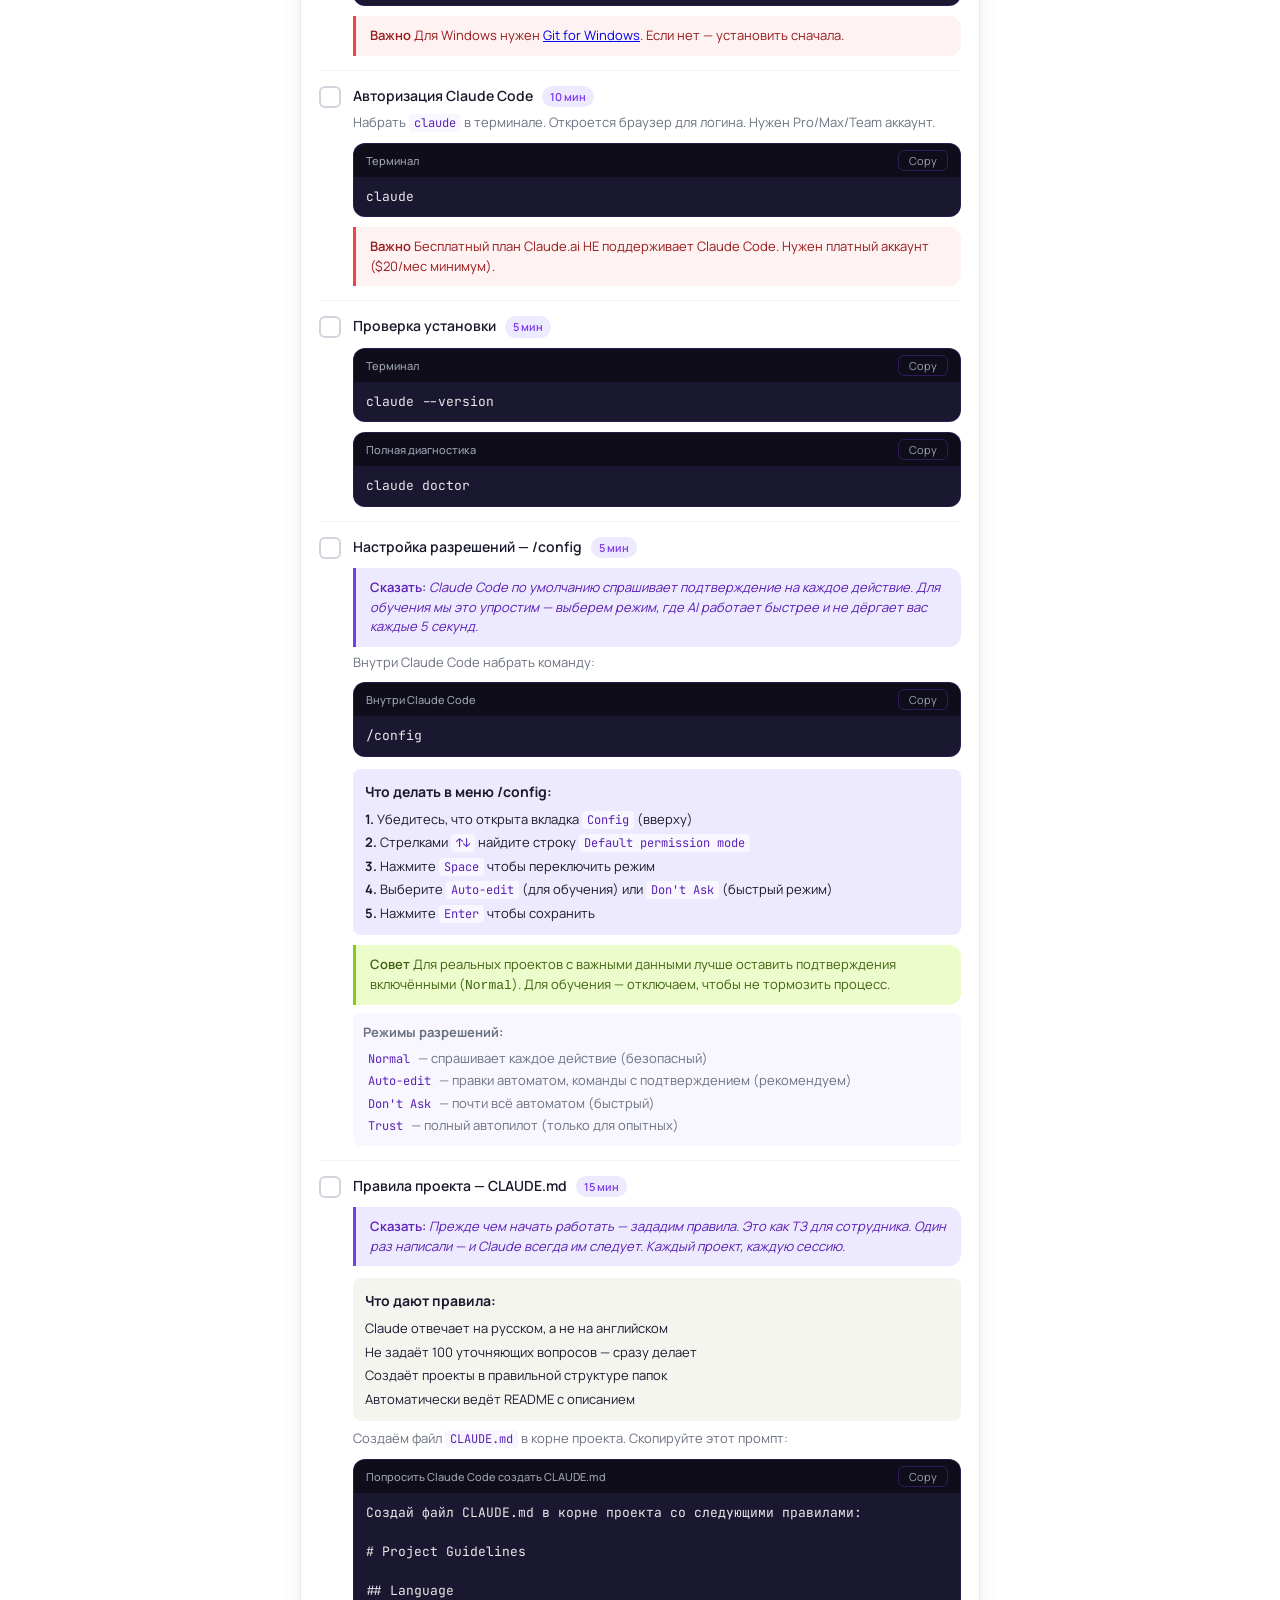
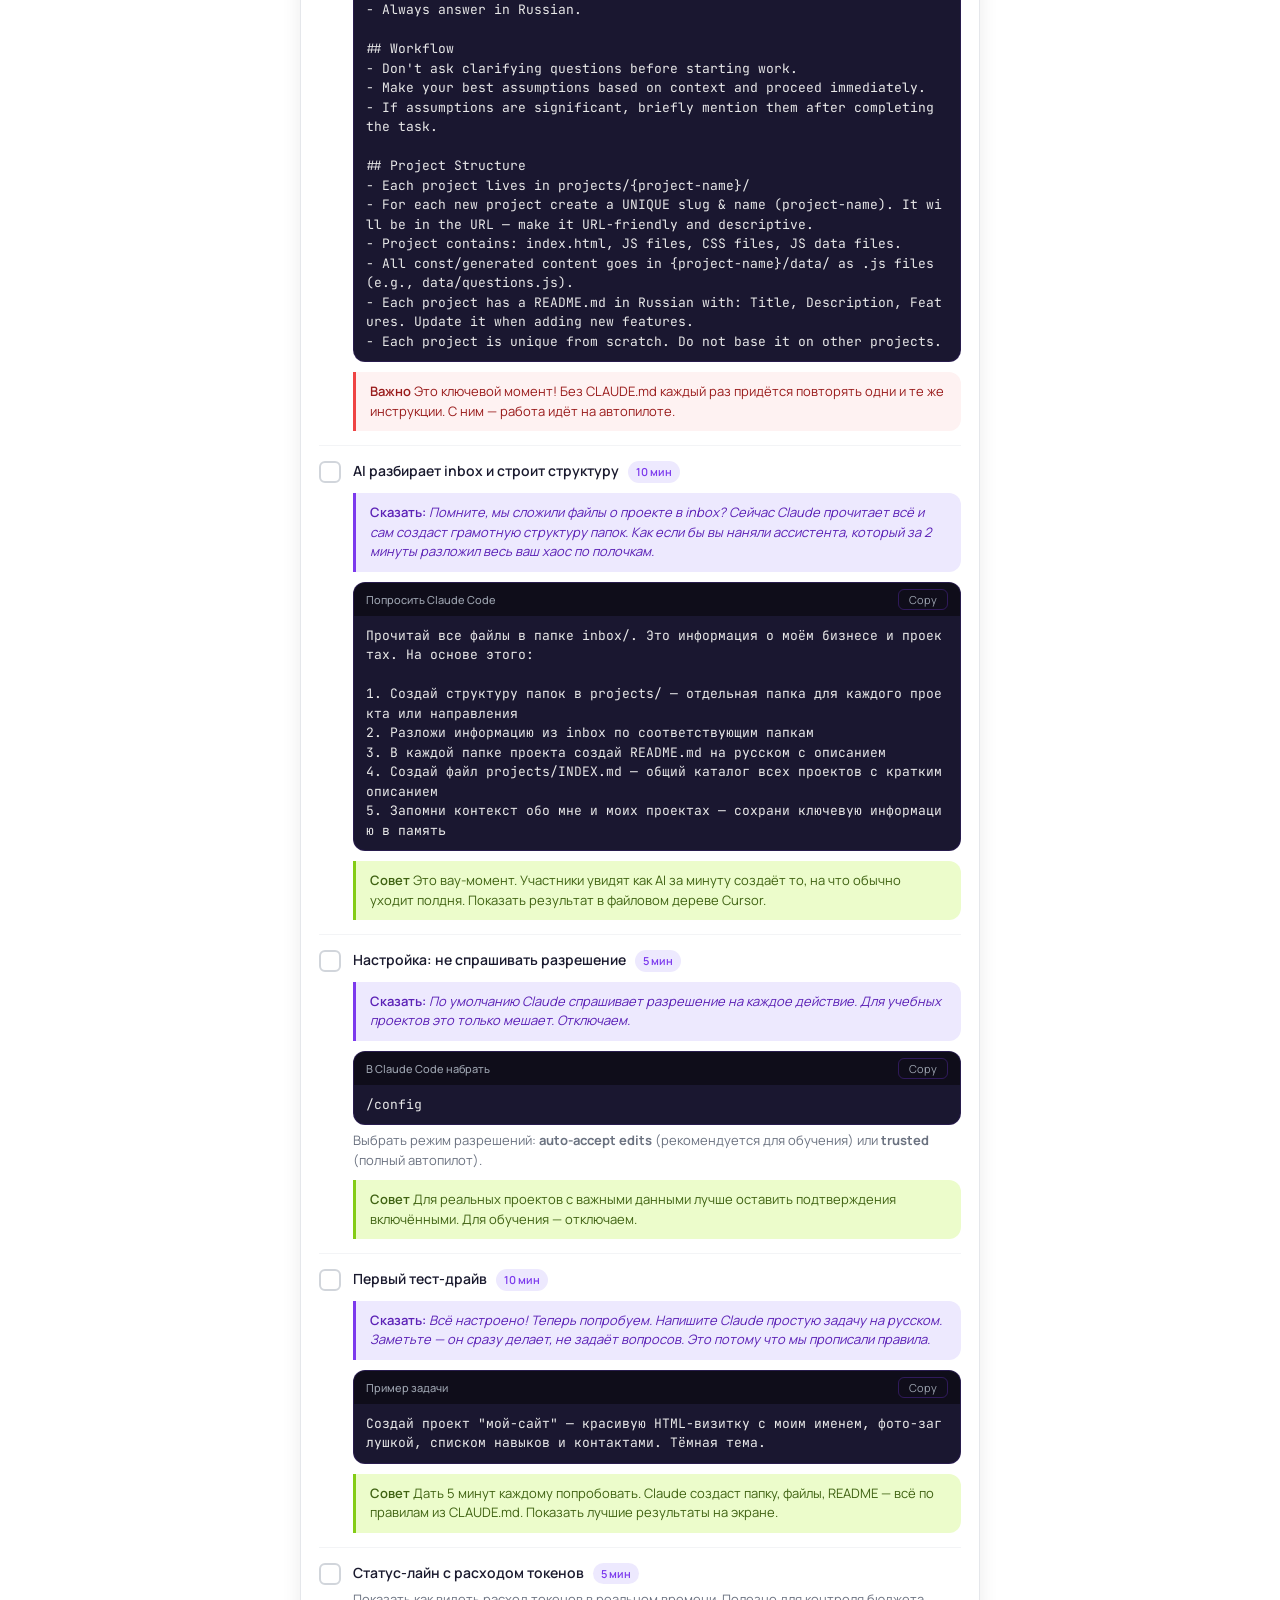
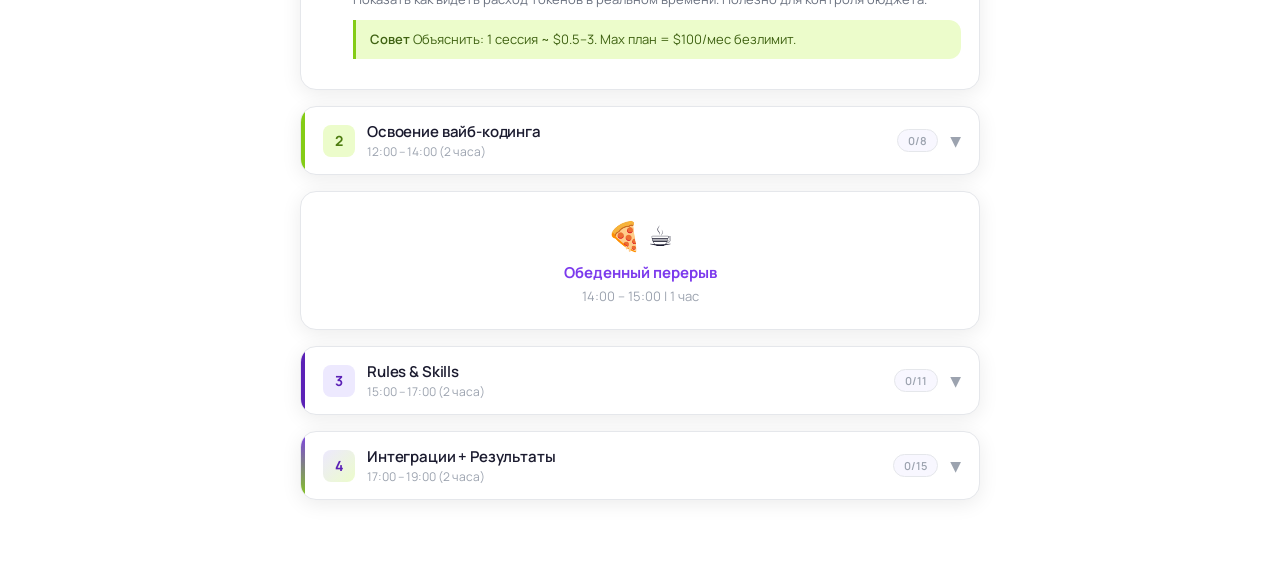
==== commit 9cb18ca8: "feat: CTA апсейл — 4 пакета AI-связок" ====
--- a/checklist.html
+++ b/checklist.html
@@ -691,8 +691,36 @@
     <div class="step" data-step>
       <div class="step-check" onclick="toggleStep(this)"></div>
       <div class="step-content">
-        <div class="step-text"><b>Практика: настраиваем свою среду</b> <span class="step-time">20 мин</span></div>
-        <div class="step-note">Каждый участник пробует /plan или /brainstorm на своём проекте. Ходить по залу, помогать.</div>
+        <div class="step-text"><b>Plan Mode — составляем план вашего бизнес-проекта</b> <span class="step-time">25 мин</span></div>
+        <div class="say">У каждого из вас свой бизнес и свои задачи. Сейчас мы используем режим планирования — Claude Code не будет ничего делать, он сначала составит план. Как архитектор рисует чертёж перед стройкой. Это самый важный навык вайб-кодера: сначала план, потом код.</div>
+        <div class="step-note" style="margin-top: 12px; padding: 12px; background: #EDE9FE; border-radius: 8px; color: #1A1A2E;">
+          <b style="display: block; margin-bottom: 8px; font-size: 14px;">Что такое Plan Mode:</b>
+          <span style="display: block; margin-bottom: 4px;">Claude Code переходит в режим «только думать, не делать»</span>
+          <span style="display: block; margin-bottom: 4px;">Он читает ваши файлы, анализирует задачу и создаёт пошаговый план</span>
+          <span style="display: block; margin-bottom: 4px;">Вы проверяете план и одобряете — только тогда он начинает кодить</span>
+          <span style="display: block;">Это защищает от ошибок: AI не сделает лишнего, пока вы не скажете «го»</span>
+        </div>
+        <div class="step-note" style="margin-top: 10px;"><b>Шаг 1:</b> Включите Plan Mode — нажмите <code>Shift+Tab</code> или наберите:</div>
+        <div class="cmd-block">
+          <div class="cmd-label"><div class="platform">Включить режим планирования</div><button class="cmd-copy" onclick="copyCmd(this)">Copy</button></div>
+          <div class="cmd-code">/plan</div>
+        </div>
+        <div class="step-note" style="margin-top: 10px;"><b>Шаг 2:</b> Опишите свою реальную бизнес-задачу. Примеры промптов:</div>
+        <div class="cmd-block">
+          <div class="cmd-label"><div class="platform">Для тех, кто хочет лендинг</div><button class="cmd-copy" onclick="copyCmd(this)">Copy</button></div>
+          <div class="cmd-code">Составь план создания лендинга для моего бизнеса. Используй информацию из inbox/about-me.txt. Нужно: hero-секция, описание услуг, отзывы, форма заявки, мобильная адаптация. Стиль — современный, минималистичный.</div>
+        </div>
+        <div class="cmd-block">
+          <div class="cmd-label"><div class="platform">Для тех, кто хочет автоматизацию</div><button class="cmd-copy" onclick="copyCmd(this)">Copy</button></div>
+          <div class="cmd-code">Составь план автоматизации моего бизнеса. Прочитай inbox/about-me.txt. Предложи: какие процессы автоматизировать первыми, какие инструменты использовать, в каком порядке внедрять. Разбей на этапы по 1 неделе.</div>
+        </div>
+        <div class="cmd-block">
+          <div class="cmd-label"><div class="platform">Для тех, кто хочет контент-систему</div><button class="cmd-copy" onclick="copyCmd(this)">Copy</button></div>
+          <div class="cmd-code">Составь план создания контент-системы для моего бизнеса. Цель: 3 поста в неделю в Instagram + Telegram. Нужно: контент-план на месяц, шаблоны промптов для генерации текстов, система хранения идей. Прочитай inbox/about-me.txt.</div>
+        </div>
+        <div class="step-note" style="margin-top: 10px;"><b>Шаг 3:</b> Прочитайте план. Если нравится — одобрите (Claude сам предложит). Если нет — скажите что поменять.</div>
+        <div class="tip">Ходить по залу, помогать формулировать запросы. Главное — план должен быть по реальной задаче участника, не абстрактной. После модуля 4 (MCP) у них будет шанс реализовать этот план.</div>
+        <div class="warning">Не давайте Claude Code начать делать без плана! Это самая частая ошибка новичков — сразу просят «сделай мне сайт» без подготовки. Plan Mode — привычка, которая экономит часы.</div>
       </div>
     </div>
 
@@ -993,6 +1021,37 @@
       </div>
     </div>
 
+    <div class="step" data-step>
+      <div class="step-check" onclick="toggleStep(this)"></div>
+      <div class="step-content">
+        <div class="step-text"><b>Следующий уровень: готовые боевые AI-связки</b> <span class="step-time">5 мин</span></div>
+        <div class="say">Сегодня вы собрали первый контур. Но за тем, что мы показываем на выступлениях — AI-офис из 10 агентов, автоматизации, CRM-боты — стоят десятки часов проб и отладки. Мы упаковали это в готовые пакеты, чтобы вы не собирали с нуля.</div>
+        <div class="step-note" style="margin-top: 12px; padding: 16px; background: linear-gradient(135deg, #1A1730 0%, #2D1B69 100%); border-radius: 16px; border: 1px solid rgba(124,58,237,0.3); color: #E5E7EB;">
+          <b style="display: block; margin-bottom: 12px; font-size: 16px; color: #FFFFFF;">4 пакета готовых AI-связок для бизнеса</b>
+          <span style="display: block; margin-bottom: 10px; padding: 10px; background: rgba(124,58,237,0.15); border-radius: 10px;">
+            <b style="color: #C4B5FD;">AI START PACK</b> <span style="color: #84CC16; font-weight: 700;">159 000 &#8376;</span>
+            <span style="display: block; color: #9CA3AF; font-size: 12px; margin-top: 2px;">Личный ассистент, саммаризация встреч, черновики email, Telegram-бот квалификации, генератор баннеров. 5 сценариев для быстрого старта.</span>
+          </span>
+          <span style="display: block; margin-bottom: 10px; padding: 10px; background: rgba(124,58,237,0.15); border-radius: 10px;">
+            <b style="color: #C4B5FD;">AI BUSINESS STACK</b> <span style="color: #84CC16; font-weight: 700;">349 000 &#8376;</span>
+            <span style="display: block; color: #9CA3AF; font-size: 12px; margin-top: 2px;">10 связок: аналитик, sales-менеджер, реактивация лидов, cold outreach, маркетинговые отчёты. Мини-AI-отдел.</span>
+          </span>
+          <span style="display: block; margin-bottom: 10px; padding: 10px; background: rgba(124,58,237,0.15); border-radius: 10px;">
+            <b style="color: #C4B5FD;">AI MARKETING FACTORY</b> <span style="color: #84CC16; font-weight: 700;">329 000 &#8376;</span>
+            <span style="display: block; color: #9CA3AF; font-size: 12px; margin-top: 2px;">Трендвотчер, фабрика контента, генерация видео, лендинги, LinkedIn-пайплайн, мониторинг конкурентов.</span>
+          </span>
+          <span style="display: block; padding: 10px; background: rgba(132,204,22,0.1); border-radius: 10px; border: 1px solid rgba(132,204,22,0.2);">
+            <b style="color: #84CC16;">AI ALL-INCLUSIVE / PRO</b> <span style="color: #FFFFFF; font-weight: 700;">от 990 000 &#8376;</span>
+            <span style="display: block; color: #9CA3AF; font-size: 12px; margin-top: 2px;">20+ боевых связок: операционка, продажи, аналитика, маркетинг, контент, HR, knowledge, RAG-боты, WhatsApp-поддержка.</span>
+          </span>
+        </div>
+        <div class="step-note" style="margin-top: 10px; text-align: center; padding: 12px; background: #EDE9FE; border-radius: 12px;">
+          <a href="https://docs.google.com/document/d/1ugTkE6-ApkkCfkMrT1RKVz8AnXyV-iEIug-nVKywrpk/edit?usp=sharing" target="_blank" style="color: #7C3AED; font-weight: 700; font-size: 15px; text-decoration: none;">Подробнее: что входит в каждый пакет &rarr;</a>
+          <span style="display: block; color: #6B7280; font-size: 12px; margin-top: 4px;">Интенсив = вход. Библиотека = ускорение. Глубокое обучение = полноценная система.</span>
+        </div>
+      </div>
+    </div>
+
   </div>
 </div>
 
